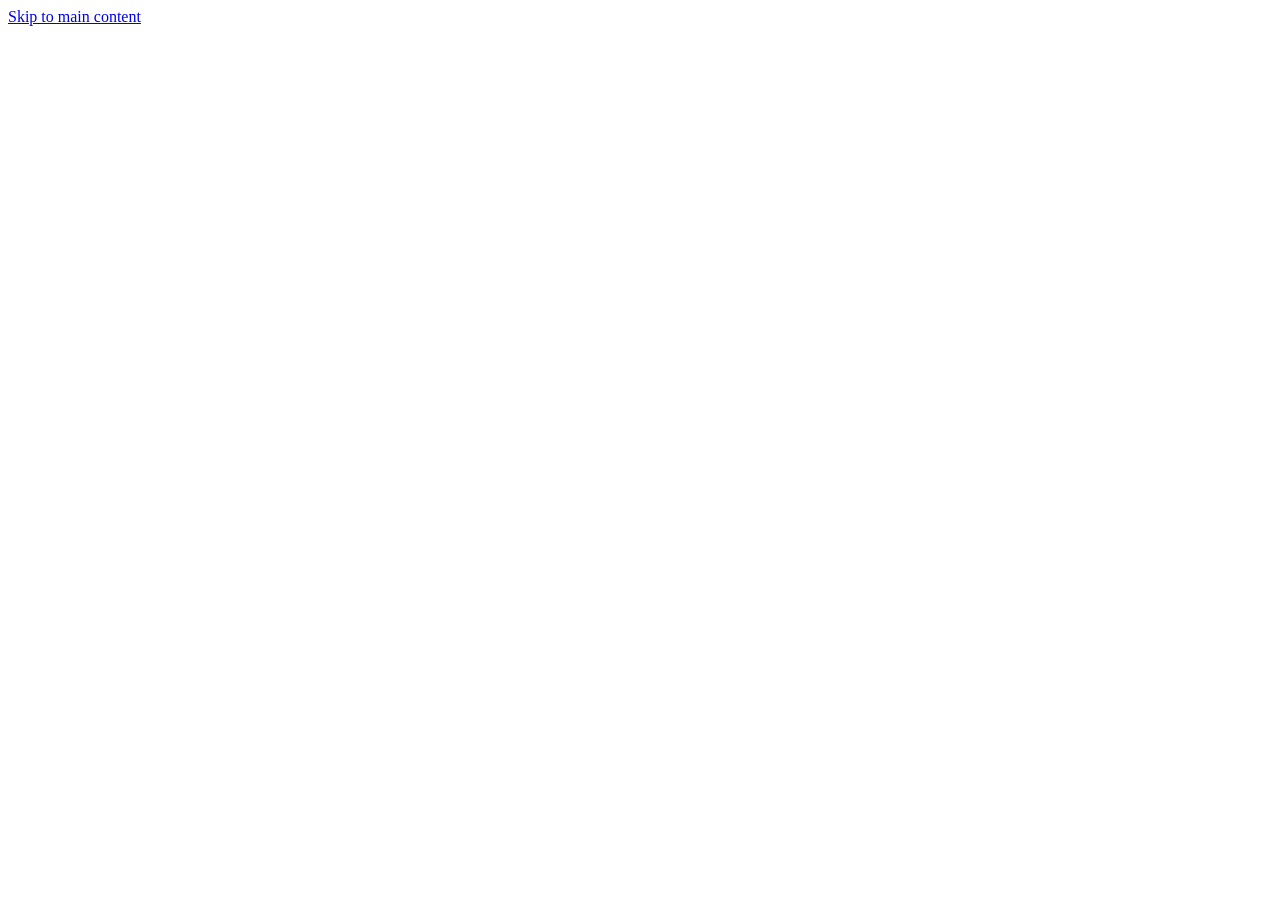
==== index.html @ cfa9814b "Initial portfolio commit" ====
<!DOCTYPE html>
<html lang="en">

<head>
    <head>
    <!-- Basic Meta Tags -->
    <meta charset="UTF-8">
    <meta name="viewport" content="width=device-width, initial-scale=1.0">
    <meta name="description" content="I'm Violeta, a software development student in Finland. Explore my projects, skills and learning journey.">
    <meta name="author" content="Violeta">
    <meta name="theme-color" content="#ffffff"> <!--Add color theme-->

    <!-- SEO -->
    <meta name="robots" content="index, follow">

    <!-- Open Graph Meta Tags -->
    <meta property="og:type" content="website">
    <meta property="og:title" content="Violeta | Student Developer">
    <meta property="og:description" content="Explore my projects, skills and learning journey as a software development student in Finland.">
    <!-- <meta property="og:url" content="https://your-domain.com/"> 
    <meta property="og:image" content="https://your-domain.com/images/og-image.png">
    <meta property="og:image:alt" content="Violeta's portfolio illustration"> -->
    <meta property="og:site_name" content="Violeta's Portfolio">
    <meta property="og:locale" content="en_US">

    <!-- Twitter / X Card -->
    <!-- <meta name="twitter:card" content="summary_large_image"> -->
    <meta name="twitter:title" content="Violeta | Student Developer">
    <meta name="twitter:description" content="Explore my projects, skills and learning journey as a software development student in Finland.">
    <!-- <meta name="twitter:image" content="https://your-domain.com/images/og-image.png">
 -->
    <!-- Page Title -->
    <title>Violeta | Student Developer</title>
</head>
</head>

<body>
        <a class="skip-link" href="#main-content">Skip to main content</a>
    <header>
        <nav>
            
        </nav>
    </header>
    <main>
        <section></section>
        <section></section>
        <section></section>
    </main>
    <footer></footer>

</body>

</html>
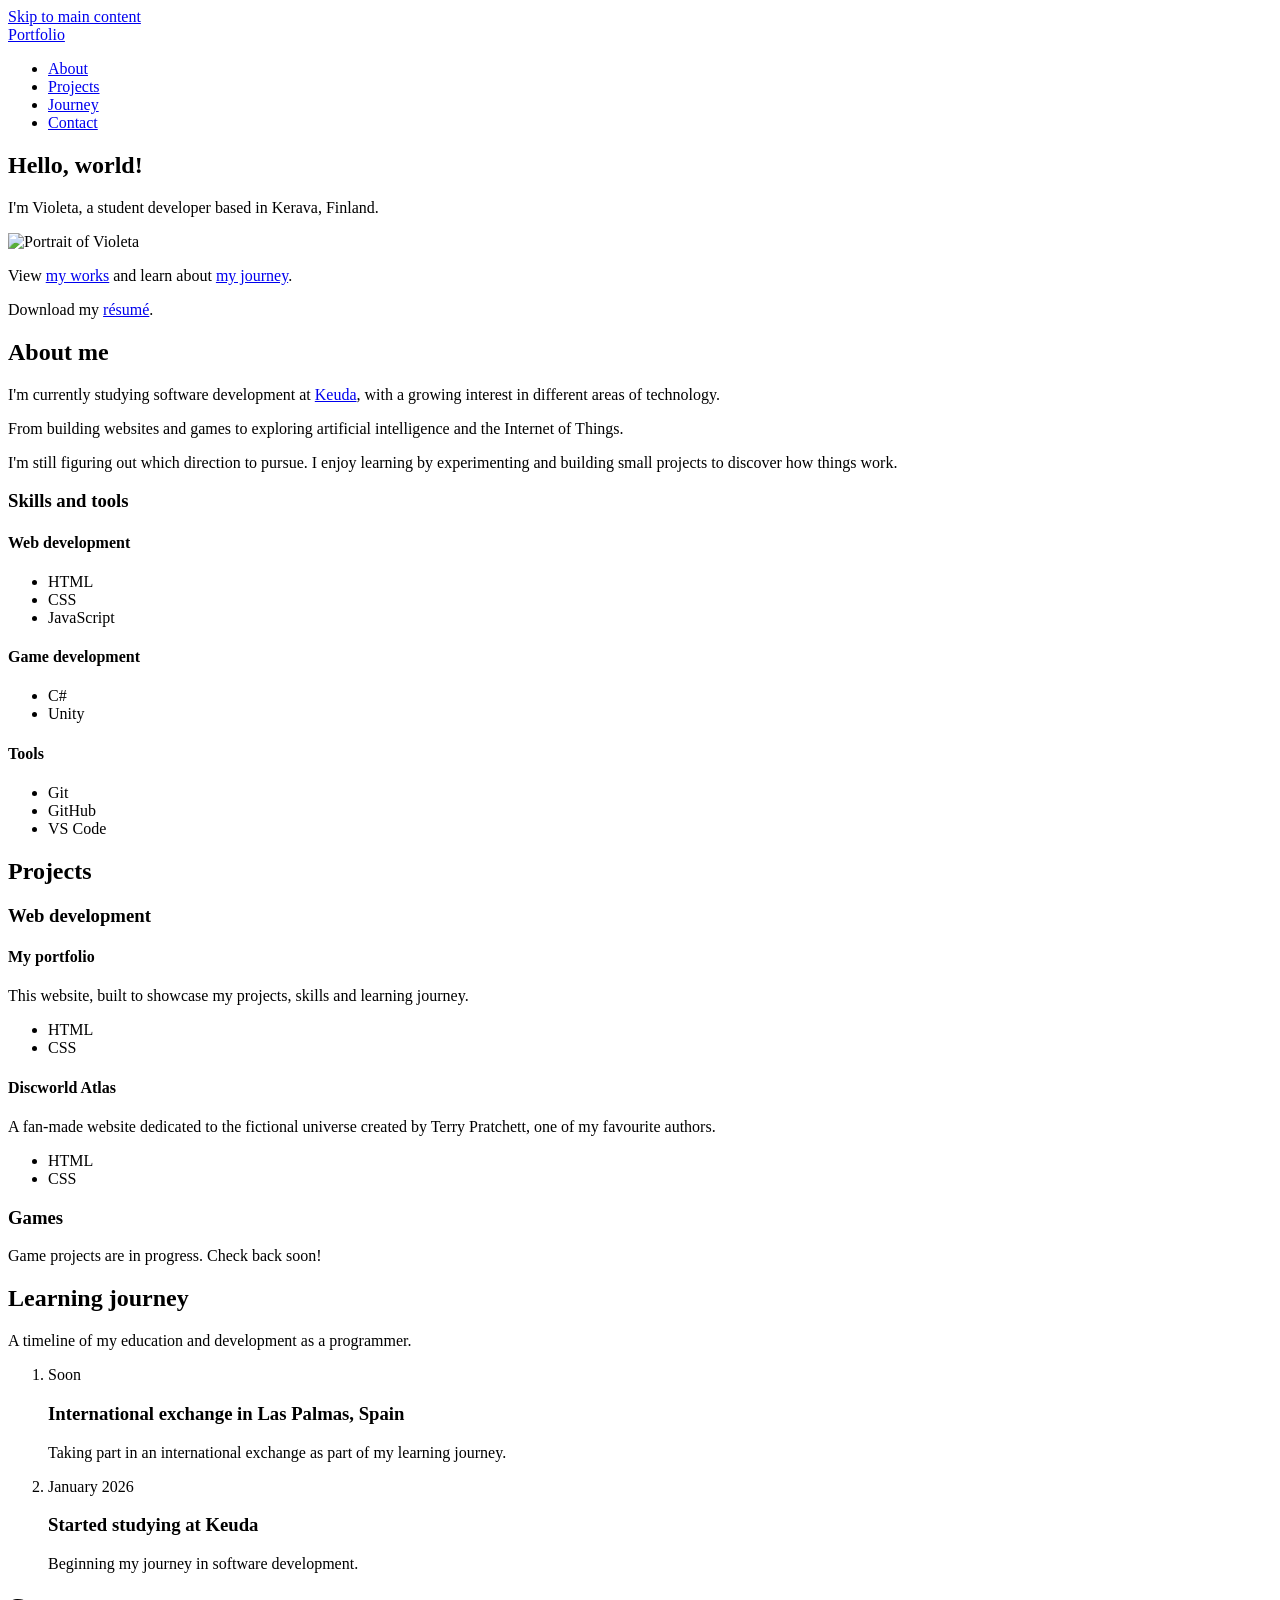
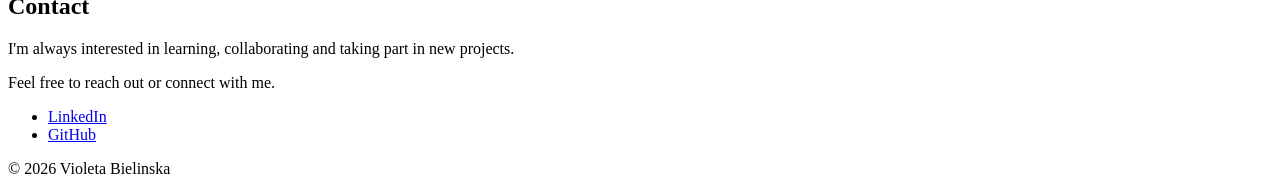
==== commit 4dab3d81: "Add main content to index.html" ====
--- a/index.html
+++ b/index.html
@@ -2,52 +2,171 @@
 <html lang="en">
 
 <head>
-    <head>
-    <!-- Basic Meta Tags -->
+    <!-- Basic metadata -->
     <meta charset="UTF-8">
     <meta name="viewport" content="width=device-width, initial-scale=1.0">
-    <meta name="description" content="I'm Violeta, a software development student in Finland. Explore my projects, skills and learning journey.">
+    <meta name="description"
+        content="I'm Violeta, a software development student in Finland. Explore my projects, skills and learning journey.">
     <meta name="author" content="Violeta">
-    <meta name="theme-color" content="#ffffff"> <!--Add color theme-->
-
-    <!-- SEO -->
+    <meta name="theme-color" content="#ffffff">
     <meta name="robots" content="index, follow">
 
-    <!-- Open Graph Meta Tags -->
+    <!-- Open Graph metadata: add the canonical URL and preview image when available. -->
     <meta property="og:type" content="website">
     <meta property="og:title" content="Violeta | Student Developer">
-    <meta property="og:description" content="Explore my projects, skills and learning journey as a software development student in Finland.">
-    <!-- <meta property="og:url" content="https://your-domain.com/"> 
+    <meta property="og:description"
+        content="Explore my projects, skills and learning journey as a software development student in Finland.">
+    <!-- <meta property="og:url" content="https://your-domain.com/">
     <meta property="og:image" content="https://your-domain.com/images/og-image.png">
     <meta property="og:image:alt" content="Violeta's portfolio illustration"> -->
     <meta property="og:site_name" content="Violeta's Portfolio">
     <meta property="og:locale" content="en_US">
 
-    <!-- Twitter / X Card -->
+    <!-- Twitter / X metadata -->
     <!-- <meta name="twitter:card" content="summary_large_image"> -->
     <meta name="twitter:title" content="Violeta | Student Developer">
-    <meta name="twitter:description" content="Explore my projects, skills and learning journey as a software development student in Finland.">
-    <!-- <meta name="twitter:image" content="https://your-domain.com/images/og-image.png">
- -->
-    <!-- Page Title -->
+    <meta name="twitter:description"
+        content="Explore my projects, skills and learning journey as a software development student in Finland.">
+    <!-- <meta name="twitter:image" content="https://your-domain.com/images/og-image.png"> -->
+
     <title>Violeta | Student Developer</title>
-</head>
+    <link rel="icon" type="image/x-icon" href="assets/favicon.png">
 </head>
 
 <body>
-        <a class="skip-link" href="#main-content">Skip to main content</a>
-    <header>
-        <nav>
-            
+    <a class="skip-link" href="#main-content">Skip to main content</a>
+
+    <header class="site-header">
+        <nav class="navigation" aria-label="Main navigation">
+            <a class="site-name" href="index.html">Portfolio</a>
+            <ul class="nav-list">
+                <li><a href="#about">About</a></li>
+                <li><a href="#projects">Projects</a></li>
+                <li><a href="#learning-journey">Journey</a></li>
+                <li><a href="#contact">Contact</a></li>
+            </ul>
         </nav>
     </header>
-    <main>
-        <section></section>
-        <section></section>
-        <section></section>
+
+    <main id="main-content">
+        <section id="home" class="hero" aria-labelledby="home-title">
+            <h1 id="home-title">Hello, world!</h1>
+            <p>I'm Violeta, a student developer based in Kerava, Finland.</p>
+            <img src="assets/avatar.png" alt="Portrait of Violeta" width="200">
+            <p>View <a href="#projects">my works</a> and learn about <a href="#learning-journey">my journey</a>.</p>
+            <p>Download my <a href="assets/resume/resume.pdf" download>résumé</a>.</p>
+        </section>
+
+        <section id="about" class="about" aria-labelledby="about-title">
+            <h2 id="about-title">About me</h2>
+            <p>I'm currently studying software development at <a href="https://www.keuda.fi/" target="_blank" rel="noopener noreferrer">Keuda</a>, with a growing interest in different areas of
+                technology.</p>
+            <p>From building websites and games to exploring artificial intelligence and the Internet of Things.</p>
+            <p>I'm still figuring out which direction to pursue. I enjoy learning by experimenting and building small
+                projects to discover how things work.</p>
+
+            <div class="skills">
+                <h3>Skills and tools</h3>
+                <div class="skill-group">
+                    <h4>Web development</h4>
+                    <ul class="skill-list">
+                        <li class="skill">HTML</li>
+                        <li class="skill">CSS</li>
+                        <li class="skill">JavaScript</li>
+                    </ul>
+                </div>
+                <div class="skill-group">
+                    <h4>Game development</h4>
+                    <ul class="skill-list">
+                        <li class="skill">C#</li>
+                        <li class="skill">Unity</li>
+                    </ul>
+                </div>
+                <div class="skill-group">
+                    <h4>Tools</h4>
+                    <ul class="skill-list">
+                        <li class="skill">Git</li>
+                        <li class="skill">GitHub</li>
+                        <li class="skill">VS Code</li>
+                    </ul>
+                </div>
+            </div>
+        </section>
+
+        <section id="projects" class="projects" aria-labelledby="projects-title">
+            <h2 id="projects-title">Projects</h2>
+            <section class="project-category" aria-labelledby="web-development-title">
+                <h3 id="web-development-title">Web development</h3>
+                <article class="project-card">
+                    <h4>My portfolio</h4>
+                    <p>This website, built to showcase my projects, skills and learning journey.</p>
+                    <ul class="project-skills" aria-label="Technologies used">
+                        <li class="skill">HTML</li>
+                        <li class="skill">CSS</li>
+                    </ul>
+                    <!-- Add a project image here when available, with descriptive alt text. -->
+                    <!-- Add the repository link when its URL is available. -->
+                </article>
+                <article class="project-card">
+                    <h4>Discworld Atlas</h4>
+                    <p>A fan-made website dedicated to the fictional universe created by Terry Pratchett, one of my
+                        favourite authors.</p>
+                    <ul class="project-skills" aria-label="Technologies used">
+                        <li class="skill">HTML</li>
+                        <li class="skill">CSS</li>
+                    </ul>
+                    <!-- Add a project image here when available, with descriptive alt text. -->
+                    <!-- Add the live website and repository links when their URLs are available. -->
+                </article>
+            </section>
+            <section class="project-category" aria-labelledby="games-title">
+                <h3 id="games-title">Games</h3>
+                <p>Game projects are in progress. Check back soon!</p>
+            </section>
+        </section>
+
+        <section id="learning-journey" class="timeline-section" aria-labelledby="timeline-title">
+            <h2 id="timeline-title">Learning journey</h2>
+            <p>A timeline of my education and development as a programmer.</p>
+            <ol class="timeline">
+                <li class="timeline-item">
+                    <div class="timeline-date">
+                        <span>Soon</span>
+                    </div>
+                    <span class="timeline-divider" aria-hidden="true"></span>
+                    <div class="timeline-content">
+                        <h3>International exchange in Las Palmas, Spain</h3>
+                        <p>Taking part in an international exchange as part of my learning journey.</p>
+                    </div>
+                </li>
+                <li class="timeline-item">
+                    <div class="timeline-date">
+                        <time datetime="2026-01">January 2026</time>
+                    </div>
+                    <span class="timeline-divider" aria-hidden="true"></span>
+                    <div class="timeline-content">
+                        <h3>Started studying at Keuda</h3>
+                        <p>Beginning my journey in software development.</p>
+                    </div>
+                </li>
+            </ol>
+        </section>
+
+        <section id="contact" class="contact" aria-labelledby="contact-title">
+            <h2 id="contact-title">Contact</h2>
+            <p>I'm always interested in learning, collaborating and taking part in new projects.</p>
+            <p>Feel free to reach out or connect with me.</p>
+            <ul class="social-links">
+                <li><a href="https://www.linkedin.com/in/violeta-bielinska/" target="_blank"
+                        rel="noopener noreferrer">LinkedIn</a></li>
+                <li><a href="https://github.com/vbielinska" target="_blank" rel="noopener noreferrer">GitHub</a></li>
+            </ul>
+        </section>
     </main>
-    <footer></footer>
 
+    <footer class="site-footer">
+        <p>&copy; <time datetime="2026">2026</time> Violeta Bielinska</p>
+    </footer>
 </body>
 
 </html>
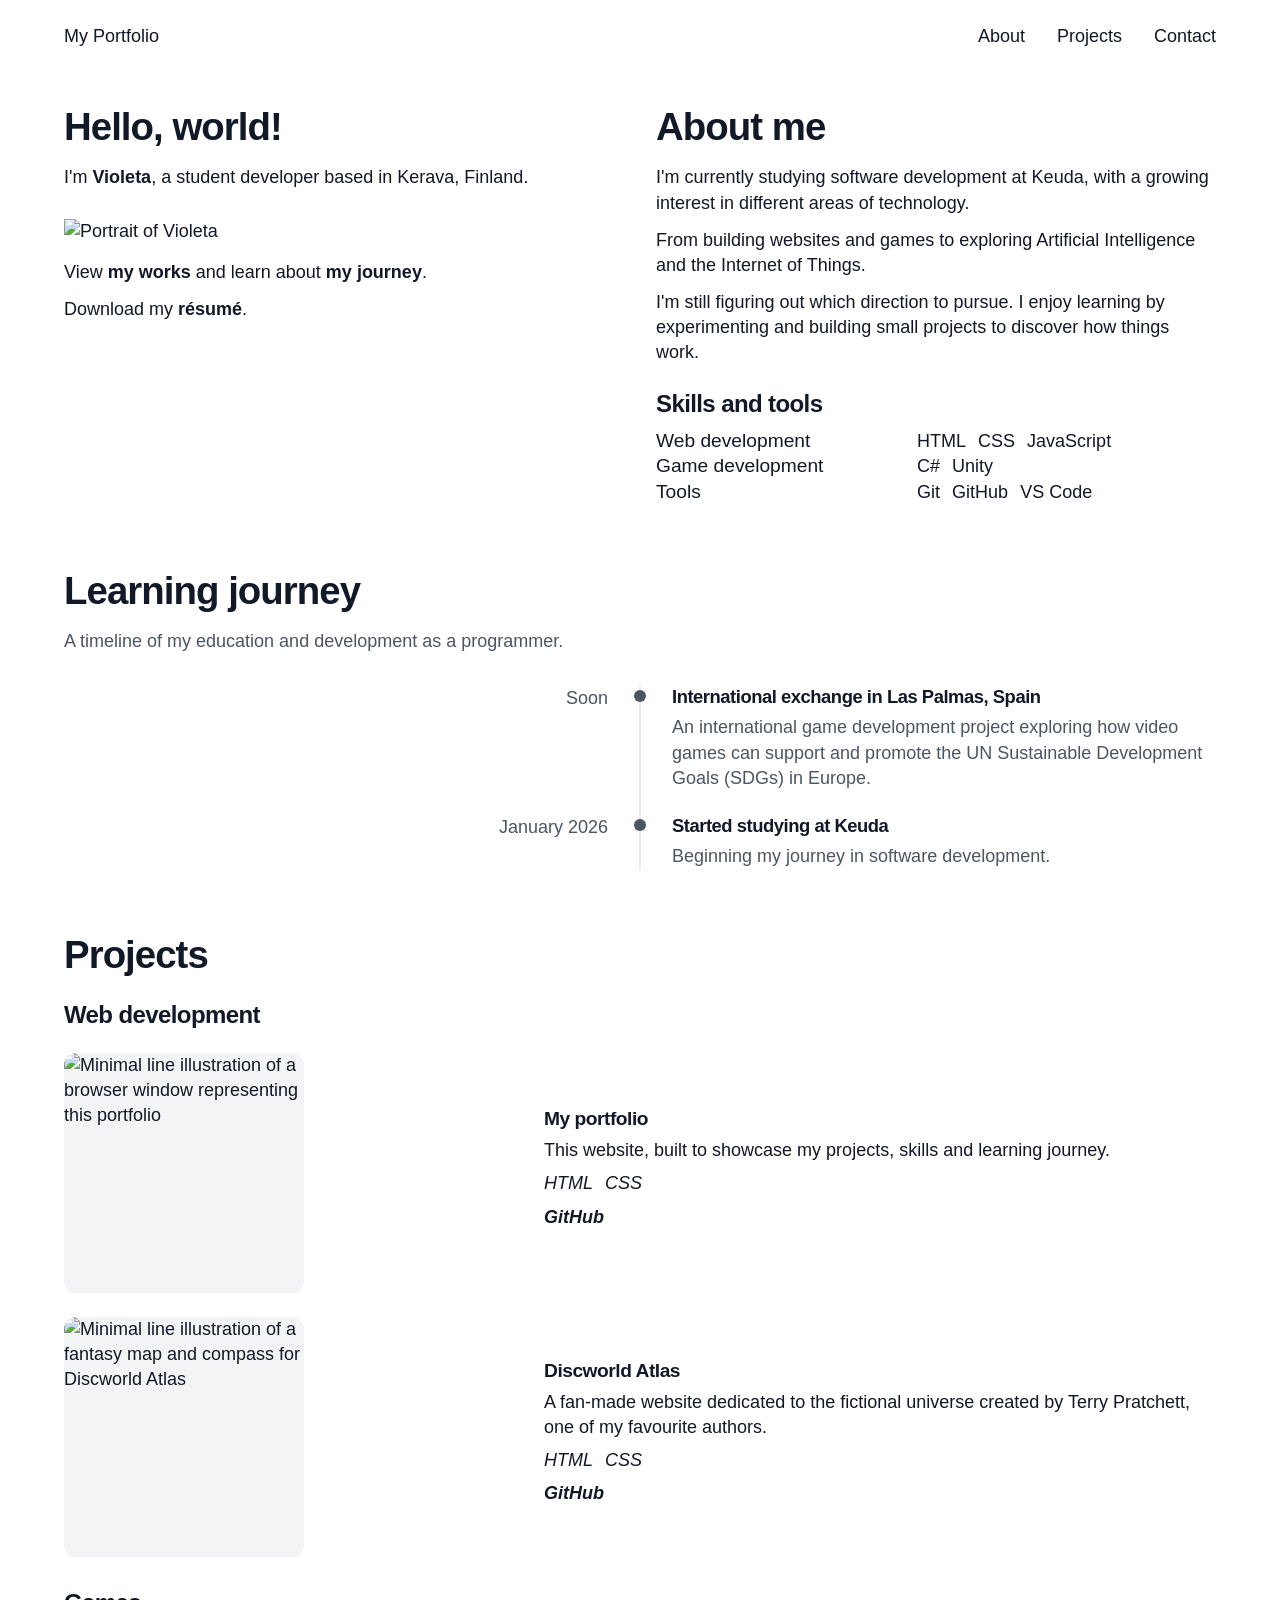
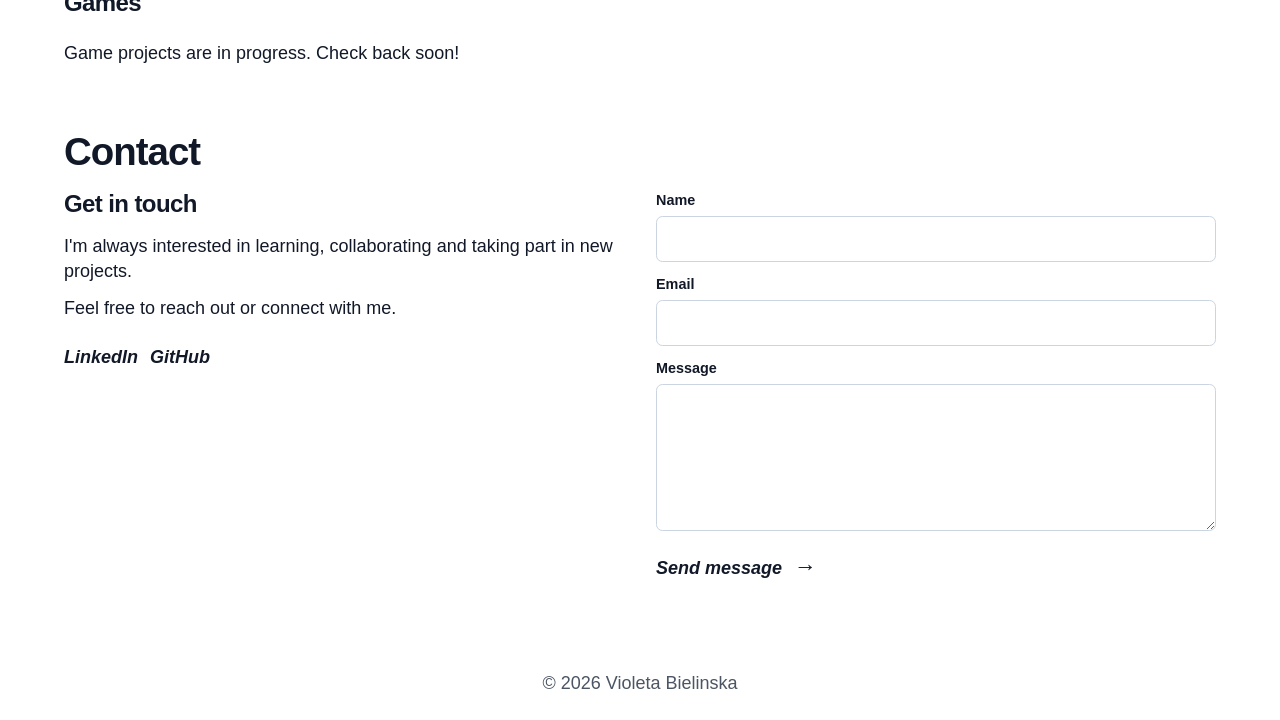
==== commit 111a25cb: "created a draft of the design" ====
--- a/index.html
+++ b/index.html
@@ -31,6 +31,7 @@
 
     <title>Violeta | Student Developer</title>
     <link rel="icon" type="image/x-icon" href="assets/favicon.png">
+    <link rel="stylesheet" href="css/style.css">
 </head>
 
 <body>
@@ -38,92 +39,63 @@
 
     <header class="site-header">
         <nav class="navigation" aria-label="Main navigation">
-            <a class="site-name" href="index.html">Portfolio</a>
+            <a class="site-name" href="index.html">My Portfolio</a>
             <ul class="nav-list">
                 <li><a href="#about">About</a></li>
                 <li><a href="#projects">Projects</a></li>
-                <li><a href="#learning-journey">Journey</a></li>
                 <li><a href="#contact">Contact</a></li>
             </ul>
         </nav>
     </header>
 
     <main id="main-content">
-        <section id="home" class="hero" aria-labelledby="home-title">
-            <h1 id="home-title">Hello, world!</h1>
-            <p>I'm Violeta, a student developer based in Kerava, Finland.</p>
-            <img src="assets/avatar.png" alt="Portrait of Violeta" width="200">
-            <p>View <a href="#projects">my works</a> and learn about <a href="#learning-journey">my journey</a>.</p>
-            <p>Download my <a href="assets/resume/resume.pdf" download>résumé</a>.</p>
-        </section>
-
-        <section id="about" class="about" aria-labelledby="about-title">
-            <h2 id="about-title">About me</h2>
-            <p>I'm currently studying software development at <a href="https://www.keuda.fi/" target="_blank" rel="noopener noreferrer">Keuda</a>, with a growing interest in different areas of
-                technology.</p>
-            <p>From building websites and games to exploring artificial intelligence and the Internet of Things.</p>
-            <p>I'm still figuring out which direction to pursue. I enjoy learning by experimenting and building small
-                projects to discover how things work.</p>
-
-            <div class="skills">
-                <h3>Skills and tools</h3>
-                <div class="skill-group">
-                    <h4>Web development</h4>
-                    <ul class="skill-list">
-                        <li class="skill">HTML</li>
-                        <li class="skill">CSS</li>
-                        <li class="skill">JavaScript</li>
-                    </ul>
+        <div class="intro-layout">
+            <section id="home" class="hero" aria-labelledby="home-title">
+                <h1 id="home-title">Hello, world!</h1>
+                <p>I'm <strong>Violeta</strong>, a student developer based in Kerava, Finland.</p>
+                <img src="assets/avatar.png" alt="Portrait of Violeta" width="200">
+                <p>View <a href="#projects">my works</a> and learn about <a href="#learning-journey">my journey</a>.</p>
+                <p>Download my <a href="assets/resume/resume.pdf" download>résumé</a>.</p>
+            </section>
+
+            <section id="about" class="about" aria-labelledby="about-title">
+                <h2 id="about-title">About me</h2>
+                <p>I'm currently studying software development at <a href="https://www.keuda.fi/" target="_blank"
+                        rel="noopener noreferrer">Keuda</a>, with a growing interest in different areas of
+                    technology.</p>
+                <p>From building websites and games to exploring Artificial Intelligence and the Internet of Things.</p>
+                <p>I'm still figuring out which direction to pursue. I enjoy learning by experimenting and building
+                    small
+                    projects to discover how things work.</p>
+
+                <div class="skills">
+                    <h3>Skills and tools</h3>
+                    <div class="skill-group">
+                        <h4>Web development</h4>
+                        <ul class="skill-list">
+                            <li class="skill">HTML</li>
+                            <li class="skill">CSS</li>
+                            <li class="skill">JavaScript</li>
+                        </ul>
+                    </div>
+                    <div class="skill-group">
+                        <h4>Game development</h4>
+                        <ul class="skill-list">
+                            <li class="skill">C#</li>
+                            <li class="skill">Unity</li>
+                        </ul>
+                    </div>
+                    <div class="skill-group">
+                        <h4>Tools</h4>
+                        <ul class="skill-list">
+                            <li class="skill">Git</li>
+                            <li class="skill">GitHub</li>
+                            <li class="skill">VS Code</li>
+                        </ul>
+                    </div>
                 </div>
-                <div class="skill-group">
-                    <h4>Game development</h4>
-                    <ul class="skill-list">
-                        <li class="skill">C#</li>
-                        <li class="skill">Unity</li>
-                    </ul>
-                </div>
-                <div class="skill-group">
-                    <h4>Tools</h4>
-                    <ul class="skill-list">
-                        <li class="skill">Git</li>
-                        <li class="skill">GitHub</li>
-                        <li class="skill">VS Code</li>
-                    </ul>
-                </div>
-            </div>
-        </section>
-
-        <section id="projects" class="projects" aria-labelledby="projects-title">
-            <h2 id="projects-title">Projects</h2>
-            <section class="project-category" aria-labelledby="web-development-title">
-                <h3 id="web-development-title">Web development</h3>
-                <article class="project-card">
-                    <h4>My portfolio</h4>
-                    <p>This website, built to showcase my projects, skills and learning journey.</p>
-                    <ul class="project-skills" aria-label="Technologies used">
-                        <li class="skill">HTML</li>
-                        <li class="skill">CSS</li>
-                    </ul>
-                    <!-- Add a project image here when available, with descriptive alt text. -->
-                    <!-- Add the repository link when its URL is available. -->
-                </article>
-                <article class="project-card">
-                    <h4>Discworld Atlas</h4>
-                    <p>A fan-made website dedicated to the fictional universe created by Terry Pratchett, one of my
-                        favourite authors.</p>
-                    <ul class="project-skills" aria-label="Technologies used">
-                        <li class="skill">HTML</li>
-                        <li class="skill">CSS</li>
-                    </ul>
-                    <!-- Add a project image here when available, with descriptive alt text. -->
-                    <!-- Add the live website and repository links when their URLs are available. -->
-                </article>
-            </section>
-            <section class="project-category" aria-labelledby="games-title">
-                <h3 id="games-title">Games</h3>
-                <p>Game projects are in progress. Check back soon!</p>
-            </section>
-        </section>
+            </section>
+        </div>
 
         <section id="learning-journey" class="timeline-section" aria-labelledby="timeline-title">
             <h2 id="timeline-title">Learning journey</h2>
@@ -136,7 +108,7 @@
                     <span class="timeline-divider" aria-hidden="true"></span>
                     <div class="timeline-content">
                         <h3>International exchange in Las Palmas, Spain</h3>
-                        <p>Taking part in an international exchange as part of my learning journey.</p>
+                        <p>An international game development project exploring how video games can support and promote the UN Sustainable Development Goals (SDGs) in Europe.</p>
                     </div>
                 </li>
                 <li class="timeline-item">
@@ -152,15 +124,77 @@
             </ol>
         </section>
 
+        <section id="projects" class="projects" aria-labelledby="projects-title">
+            <h2 id="projects-title">Projects</h2>
+            <section class="project-category" aria-labelledby="web-development-title">
+                <h3 id="web-development-title">Web development</h3>
+                <article class="project-card">
+                    <img class="project-image" src="assets/projects/portfolio.svg"
+                        alt="Minimal line illustration of a browser window representing this portfolio" width="600"
+                        height="600">
+                    <div class="project-info">
+                        <h4>My portfolio</h4>
+                        <p>This website, built to showcase my projects, skills and learning journey.</p>
+                        <ul class="project-skills" aria-label="Technologies used">
+                            <li class="skill">HTML</li>
+                            <li class="skill">CSS</li>
+                        </ul>
+                        <p class="project-links"><a href="https://github.com/vbielinska/portfolio">GitHub</a></p>
+                    </div>
+                </article>
+                <article class="project-card">
+                    <img class="project-image" src="assets/projects/discworld-atlas.svg"
+                        alt="Minimal line illustration of a fantasy map and compass for Discworld Atlas" width="600"
+                        height="600">
+                    <div class="project-info">
+                        <h4>Discworld Atlas</h4>
+                        <p>A fan-made website dedicated to the fictional universe created by Terry Pratchett, one of my
+                            favourite authors.</p>
+                        <ul class="project-skills" aria-label="Technologies used">
+                            <li class="skill">HTML</li>
+                            <li class="skill">CSS</li>
+                        </ul>
+                        <p class="project-links"><a href="https://github.com/vbielinska/discworld-atlas">GitHub</a></p>
+                    </div>
+                </article>
+            </section>
+            <section class="project-category" aria-labelledby="games-title">
+                <h3 id="games-title">Games</h3>
+                <p>Game projects are in progress. Check back soon!</p>
+            </section>
+        </section>
+
         <section id="contact" class="contact" aria-labelledby="contact-title">
             <h2 id="contact-title">Contact</h2>
-            <p>I'm always interested in learning, collaborating and taking part in new projects.</p>
-            <p>Feel free to reach out or connect with me.</p>
-            <ul class="social-links">
-                <li><a href="https://www.linkedin.com/in/violeta-bielinska/" target="_blank"
-                        rel="noopener noreferrer">LinkedIn</a></li>
-                <li><a href="https://github.com/vbielinska" target="_blank" rel="noopener noreferrer">GitHub</a></li>
-            </ul>
+            <div class="contact-layout">
+                <div class="contact-info">
+                    <h3>Get in touch</h3>
+                    <p>I'm always interested in learning, collaborating and taking part in new projects.</p>
+                    <p>Feel free to reach out or connect with me.</p>
+                    <ul class="social-links">
+                        <li><a href="https://www.linkedin.com/in/violeta-bielinska/" target="_blank"
+                                rel="noopener noreferrer">LinkedIn</a></li>
+                        <li><a href="https://github.com/vbielinska" target="_blank" rel="noopener noreferrer">GitHub</a>
+                        </li>
+                    </ul>
+                </div>
+
+                <form class="contact-form" method="post" aria-label="Contact form">
+                    <div class="form-field">
+                        <label for="contact-name">Name</label>
+                        <input id="contact-name" name="name" type="text" autocomplete="name" required>
+                    </div>
+                    <div class="form-field">
+                        <label for="contact-email">Email</label>
+                        <input id="contact-email" name="email" type="email" autocomplete="email" required>
+                    </div>
+                    <div class="form-field">
+                        <label for="contact-message">Message</label>
+                        <textarea id="contact-message" name="message" rows="5" required></textarea>
+                    </div>
+                    <button type="submit">Send message</button>
+                </form>
+            </div>
         </section>
     </main>
 
--- a/css/style.css
+++ b/css/style.css
@@ -0,0 +1,493 @@
+/* 1. Design tokens: shared values keep the visual system consistent. */
+:root {
+    color-scheme: light;
+    --color-text: #111827;
+    --color-muted: #4b5563;
+    --color-line: #d1d5db;
+    --color-image-surface: #f3f4f6;
+    --color-input-border: #cbd5e1;
+
+    --font-body: Arial, Helvetica, sans-serif;
+    --font-size-body: clamp(1rem, 0.35vw + 0.9rem, 1.125rem);
+    --font-size-heading: clamp(2rem, 3vw, 2.5rem);
+
+    --space-1: 0.5rem;
+    --space-2: 0.75rem;
+    --space-3: 1rem;
+    --space-4: 1.5rem;
+    --space-5: 2rem;
+    --space-section: 4rem;
+
+    --content-width: 75rem;
+    --content-gutter: 90%;
+    --image-size: 15rem;
+}
+
+/* 2. Base styles: document-wide defaults, typography, and focus behavior. */
+*,
+*::before,
+*::after {
+    box-sizing: border-box;
+}
+
+html {
+    scroll-behavior: smooth;
+}
+
+body {
+    margin: 0;
+    color: var(--color-text);
+    background: #fff;
+    font-family: var(--font-body);
+    font-size: var(--font-size-body);
+    line-height: 1.4;
+}
+
+img {
+    display: block;
+    max-width: 100%;
+    height: auto;
+}
+
+h1,
+h2,
+h3,
+h4,
+p,
+ul,
+ol {
+    margin-block-start: 0;
+}
+
+h1,
+h2,
+h3,
+h4 {
+    line-height: 1.15;
+    letter-spacing: -0.025em;
+}
+
+h1,
+h2 {
+    margin-block-end: var(--space-3);
+    font-size: var(--font-size-heading);
+    font-weight: 700;
+}
+
+h3 {
+    margin-block-end: var(--space-2);
+    font-size: 1.5rem;
+}
+
+h4 {
+    margin-block-end: var(--space-1);
+    font-size: 1.2rem;
+}
+
+p {
+    margin-block-end: var(--space-2);
+}
+
+a {
+    color: inherit;
+    text-decoration: none;
+}
+
+a:hover,
+a:focus-visible {
+    text-decoration: underline;
+    text-underline-offset: 0.18em;
+}
+
+a:focus-visible,
+button:focus-visible,
+input:focus-visible,
+textarea:focus-visible {
+    outline: 2px solid var(--color-text);
+    outline-offset: 3px;
+}
+
+.skip-link {
+    position: absolute;
+    z-index: 10;
+    top: var(--space-2);
+    left: var(--space-2);
+    padding: var(--space-1) var(--space-2);
+    background: #fff;
+    transform: translateY(calc(-100% - var(--space-2)));
+}
+
+.skip-link:focus {
+    transform: translateY(0);
+}
+
+/* 3. Shared page frame and navigation. */
+.site-header,
+#main-content,
+.site-footer {
+    width: min(var(--content-gutter), var(--content-width));
+    margin-inline: auto;
+}
+
+.site-header {
+    padding-block: var(--space-4);
+}
+
+.navigation,
+.nav-list {
+    display: flex;
+    align-items: center;
+}
+
+.navigation {
+    justify-content: space-between;
+    gap: var(--space-5);
+}
+
+.site-name {
+    flex: 0 0 auto;
+}
+
+.nav-list {
+    flex-wrap: wrap;
+    gap: var(--space-5);
+    margin: 0;
+    padding: 0;
+    list-style: none;
+}
+
+#main-content {
+    padding-block: var(--space-5) var(--space-section);
+}
+
+.site-footer {
+    padding-block: var(--space-4);
+    color: var(--color-muted);
+    text-align: center;
+}
+
+.site-footer p {
+    margin: 0;
+}
+
+/* 4. Intro: Hero and About share two equal columns. */
+.intro-layout {
+    display: grid;
+    grid-template-columns: repeat(2, minmax(0, 1fr));
+    align-items: start;
+    gap: var(--space-5);
+}
+
+.hero h1,
+.about h2 {
+    margin-block-end: var(--space-3);
+}
+
+.hero a {
+    font-weight: 700;
+}
+
+.hero {
+    display: flex;
+    flex-direction: column;
+    align-items: stretch;
+}
+
+.hero img {
+    align-self: flex-start;
+    width: min(100%, var(--image-size));
+    margin: var(--space-3) 0;
+}
+
+.skills {
+    margin-block-start: var(--space-4);
+}
+
+.skill-group {
+    display: grid;
+    grid-template-columns: minmax(8rem, 1fr) minmax(0, 1.2fr);
+    align-items: baseline;
+    gap: var(--space-2);
+}
+
+.skill-group h4 {
+    margin: 0;
+    font-weight: 500;
+    letter-spacing: 0;
+}
+
+.skill-list {
+    display: flex;
+    flex-wrap: wrap;
+    gap: 0 var(--space-2);
+    margin: 0;
+    padding: 0;
+    list-style: none;
+    
+}
+
+/* 5. Learning Journey: dates and events stay balanced around a centered axis. */
+.timeline-section,
+.projects,
+.contact {
+    margin-block-start: var(--space-section);
+}
+
+.timeline-section > p {
+    color: var(--color-muted);
+}
+
+.timeline {
+    position: relative;
+    display: grid;
+    gap: var(--space-4);
+    margin: var(--space-5) 0 0;
+    padding: 0;
+    list-style: none;
+}
+
+.timeline::before {
+    position: absolute;
+    inset-block: 0;
+    left: 50%;
+    width: 1px;
+    background: var(--color-line);
+    content: "";
+    transform: translateX(-50%);
+}
+
+.timeline-item {
+    display: grid;
+    grid-template-columns: minmax(0, 1fr) 2rem minmax(0, 1fr);
+    align-items: start;
+}
+
+.timeline-date {
+    grid-column: 1;
+    padding-inline-end: var(--space-3);
+    color: var(--color-muted);
+    text-align: right;
+}
+
+.timeline-divider {
+    z-index: 1;
+    grid-column: 2;
+    justify-self: center;
+    width: 0.75rem;
+    height: 0.75rem;
+    margin-block-start: 0.25rem;
+    border-radius: 50%;
+    background: var(--color-muted);
+}
+
+.timeline-content {
+    grid-column: 3;
+    padding-inline-start: var(--space-3);
+}
+
+.timeline-content h3 {
+    margin-block-end: var(--space-1);
+    font-size: 1.15rem;
+}
+
+.timeline-content p {
+    margin: 0;
+    color: var(--color-muted);
+}
+
+/* 6. Projects: category headings use a full row above their project entries. */
+.project-category {
+    display: grid;
+    grid-template-columns: minmax(0, 1fr);
+    align-items: start;
+    row-gap: var(--space-4);
+    margin-block: var(--space-4) var(--space-5);
+}
+
+.project-category h3,
+.project-category > p,
+.project-card {
+    grid-column: 1 / -1;
+}
+
+.project-category h3,
+.project-category > p {
+    margin: 0;
+}
+
+.project-card {
+    display: grid;
+    grid-template-columns: minmax(0, 0.8fr) minmax(0, 1.2fr);
+    align-items: center;
+    gap: var(--space-5);
+}
+
+.project-image {
+    width: min(100%, var(--image-size));
+    aspect-ratio: 1 / 1;
+    border-radius: 0.75rem;
+    background: var(--color-image-surface);
+    object-fit: cover;
+}
+
+.project-info h4 {
+    margin-block-end: var(--space-1);
+}
+
+.project-info p {
+    margin-block-end: var(--space-1);
+}
+
+.project-skills {
+    display: flex;
+    flex-wrap: wrap;
+    gap: 0 var(--space-2);
+    margin-block: 0 var(--space-1);
+    padding: 0;
+    list-style: none;
+    font-style: italic;
+}
+
+.project-links {
+    font-weight: 700;
+    font-style: italic;
+}
+
+.project-links a + a::before {
+    margin-inline: var(--space-2);
+    content: "·";
+}
+
+/* 7. Contact: information and a simple stacked form share equal columns. */
+.contact-layout {
+    display: grid;
+    grid-template-columns: repeat(2, minmax(0, 1fr));
+    align-items: start;
+    gap: var(--space-5);
+}
+
+.contact-info h3 {
+    margin-block-end: var(--space-3);
+}
+
+.social-links {
+    display: flex;
+    flex-wrap: wrap;
+    gap: var(--space-2);
+    margin: var(--space-4) 0 0;
+    padding: 0;
+    list-style: none;
+    font-weight: 700;
+    font-style: italic;
+}
+
+.contact-form {
+    display: grid;
+    align-content: start;
+    gap: var(--space-2);
+    width: 100%;
+}
+
+.form-field {
+    display: grid;
+    gap: 0.35rem;
+}
+
+.form-field label {
+    font-size: 0.9rem;
+    font-weight: 700;
+}
+
+.form-field input,
+.form-field textarea {
+    width: 100%;
+    padding: 0.6rem 0.75rem;
+    border: 1px solid var(--color-input-border);
+    border-radius: 0.4rem;
+    color: inherit;
+    font: inherit;
+    background: #fff;
+}
+
+.form-field textarea {
+    min-height: 6rem;
+    resize: vertical;
+}
+
+.contact-form button {
+    justify-self: start;
+    margin-block-start: var(--space-1);
+    padding: 0;
+    border: 0;
+    color: inherit;
+    font: inherit;
+    font-weight: 700;
+    font-style: italic;
+    background: transparent;
+    cursor: pointer;
+}
+
+.contact-form button::after {
+    margin-inline-start: var(--space-2);
+    content: "→";
+    font-size: 1.25em;
+    font-style: normal;
+}
+
+/* 8. Responsive layout: preserve the same order and clear alignment. */
+@media (max-width: 48rem) {
+    .intro-layout,
+    .contact-layout {
+        grid-template-columns: 1fr;
+        gap: var(--space-5);
+    }
+
+    .project-card {
+        grid-template-columns: minmax(0, 0.8fr) minmax(0, 1.2fr);
+        gap: var(--space-3);
+    }
+}
+
+@media (max-width: 40rem) {
+    .navigation {
+        align-items: flex-start;
+        flex-direction: column;
+        gap: var(--space-3);
+    }
+
+    .nav-list {
+        gap: var(--space-4);
+    }
+
+    .timeline {
+        gap: var(--space-4);
+    }
+
+    .timeline-item {
+        grid-template-columns: minmax(0, 1fr) 1.5rem minmax(0, 1fr);
+    }
+
+    .timeline-date {
+        padding-inline-end: var(--space-1);
+    }
+
+    .timeline-content {
+        padding-inline-start: var(--space-1);
+    }
+
+    .timeline-content h3 {
+        font-size: 1rem;
+    }
+
+    .project-card {
+        grid-template-columns: 1fr;
+    }
+
+
+}
+
+@media (prefers-reduced-motion: reduce) {
+    html {
+        scroll-behavior: auto;
+    }
+}
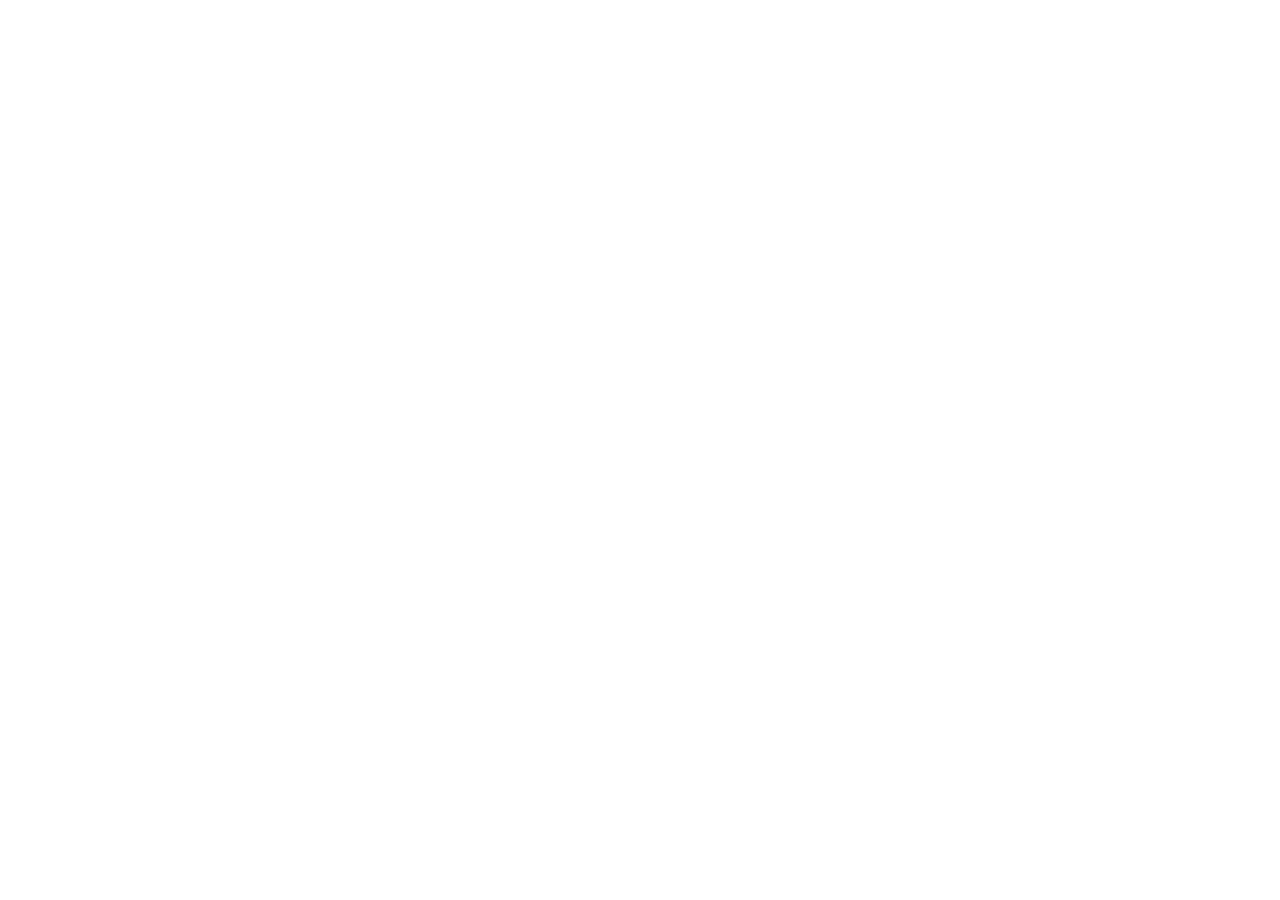
==== commit 55fbfbb2: "start over html and css" ====
--- a/index.html
+++ b/index.html
@@ -2,7 +2,6 @@
 <html lang="en">
 
 <head>
-    <!-- Basic metadata -->
     <meta charset="UTF-8">
     <meta name="viewport" content="width=device-width, initial-scale=1.0">
     <meta name="description"
@@ -11,196 +10,13 @@
     <meta name="theme-color" content="#ffffff">
     <meta name="robots" content="index, follow">
 
-    <!-- Open Graph metadata: add the canonical URL and preview image when available. -->
-    <meta property="og:type" content="website">
-    <meta property="og:title" content="Violeta | Student Developer">
-    <meta property="og:description"
-        content="Explore my projects, skills and learning journey as a software development student in Finland.">
-    <!-- <meta property="og:url" content="https://your-domain.com/">
-    <meta property="og:image" content="https://your-domain.com/images/og-image.png">
-    <meta property="og:image:alt" content="Violeta's portfolio illustration"> -->
-    <meta property="og:site_name" content="Violeta's Portfolio">
-    <meta property="og:locale" content="en_US">
-
-    <!-- Twitter / X metadata -->
-    <!-- <meta name="twitter:card" content="summary_large_image"> -->
-    <meta name="twitter:title" content="Violeta | Student Developer">
-    <meta name="twitter:description"
-        content="Explore my projects, skills and learning journey as a software development student in Finland.">
-    <!-- <meta name="twitter:image" content="https://your-domain.com/images/og-image.png"> -->
-
     <title>Violeta | Student Developer</title>
-    <link rel="icon" type="image/x-icon" href="assets/favicon.png">
+    <link rel="icon" type="image/png" href="assets/projects/favicon.png">
     <link rel="stylesheet" href="css/style.css">
 </head>
 
 <body>
-    <a class="skip-link" href="#main-content">Skip to main content</a>
 
-    <header class="site-header">
-        <nav class="navigation" aria-label="Main navigation">
-            <a class="site-name" href="index.html">My Portfolio</a>
-            <ul class="nav-list">
-                <li><a href="#about">About</a></li>
-                <li><a href="#projects">Projects</a></li>
-                <li><a href="#contact">Contact</a></li>
-            </ul>
-        </nav>
-    </header>
-
-    <main id="main-content">
-        <div class="intro-layout">
-            <section id="home" class="hero" aria-labelledby="home-title">
-                <h1 id="home-title">Hello, world!</h1>
-                <p>I'm <strong>Violeta</strong>, a student developer based in Kerava, Finland.</p>
-                <img src="assets/avatar.png" alt="Portrait of Violeta" width="200">
-                <p>View <a href="#projects">my works</a> and learn about <a href="#learning-journey">my journey</a>.</p>
-                <p>Download my <a href="assets/resume/resume.pdf" download>résumé</a>.</p>
-            </section>
-
-            <section id="about" class="about" aria-labelledby="about-title">
-                <h2 id="about-title">About me</h2>
-                <p>I'm currently studying software development at <a href="https://www.keuda.fi/" target="_blank"
-                        rel="noopener noreferrer">Keuda</a>, with a growing interest in different areas of
-                    technology.</p>
-                <p>From building websites and games to exploring Artificial Intelligence and the Internet of Things.</p>
-                <p>I'm still figuring out which direction to pursue. I enjoy learning by experimenting and building
-                    small
-                    projects to discover how things work.</p>
-
-                <div class="skills">
-                    <h3>Skills and tools</h3>
-                    <div class="skill-group">
-                        <h4>Web development</h4>
-                        <ul class="skill-list">
-                            <li class="skill">HTML</li>
-                            <li class="skill">CSS</li>
-                            <li class="skill">JavaScript</li>
-                        </ul>
-                    </div>
-                    <div class="skill-group">
-                        <h4>Game development</h4>
-                        <ul class="skill-list">
-                            <li class="skill">C#</li>
-                            <li class="skill">Unity</li>
-                        </ul>
-                    </div>
-                    <div class="skill-group">
-                        <h4>Tools</h4>
-                        <ul class="skill-list">
-                            <li class="skill">Git</li>
-                            <li class="skill">GitHub</li>
-                            <li class="skill">VS Code</li>
-                        </ul>
-                    </div>
-                </div>
-            </section>
-        </div>
-
-        <section id="learning-journey" class="timeline-section" aria-labelledby="timeline-title">
-            <h2 id="timeline-title">Learning journey</h2>
-            <p>A timeline of my education and development as a programmer.</p>
-            <ol class="timeline">
-                <li class="timeline-item">
-                    <div class="timeline-date">
-                        <span>Soon</span>
-                    </div>
-                    <span class="timeline-divider" aria-hidden="true"></span>
-                    <div class="timeline-content">
-                        <h3>International exchange in Las Palmas, Spain</h3>
-                        <p>An international game development project exploring how video games can support and promote the UN Sustainable Development Goals (SDGs) in Europe.</p>
-                    </div>
-                </li>
-                <li class="timeline-item">
-                    <div class="timeline-date">
-                        <time datetime="2026-01">January 2026</time>
-                    </div>
-                    <span class="timeline-divider" aria-hidden="true"></span>
-                    <div class="timeline-content">
-                        <h3>Started studying at Keuda</h3>
-                        <p>Beginning my journey in software development.</p>
-                    </div>
-                </li>
-            </ol>
-        </section>
-
-        <section id="projects" class="projects" aria-labelledby="projects-title">
-            <h2 id="projects-title">Projects</h2>
-            <section class="project-category" aria-labelledby="web-development-title">
-                <h3 id="web-development-title">Web development</h3>
-                <article class="project-card">
-                    <img class="project-image" src="assets/projects/portfolio.svg"
-                        alt="Minimal line illustration of a browser window representing this portfolio" width="600"
-                        height="600">
-                    <div class="project-info">
-                        <h4>My portfolio</h4>
-                        <p>This website, built to showcase my projects, skills and learning journey.</p>
-                        <ul class="project-skills" aria-label="Technologies used">
-                            <li class="skill">HTML</li>
-                            <li class="skill">CSS</li>
-                        </ul>
-                        <p class="project-links"><a href="https://github.com/vbielinska/portfolio">GitHub</a></p>
-                    </div>
-                </article>
-                <article class="project-card">
-                    <img class="project-image" src="assets/projects/discworld-atlas.svg"
-                        alt="Minimal line illustration of a fantasy map and compass for Discworld Atlas" width="600"
-                        height="600">
-                    <div class="project-info">
-                        <h4>Discworld Atlas</h4>
-                        <p>A fan-made website dedicated to the fictional universe created by Terry Pratchett, one of my
-                            favourite authors.</p>
-                        <ul class="project-skills" aria-label="Technologies used">
-                            <li class="skill">HTML</li>
-                            <li class="skill">CSS</li>
-                        </ul>
-                        <p class="project-links"><a href="https://github.com/vbielinska/discworld-atlas">GitHub</a></p>
-                    </div>
-                </article>
-            </section>
-            <section class="project-category" aria-labelledby="games-title">
-                <h3 id="games-title">Games</h3>
-                <p>Game projects are in progress. Check back soon!</p>
-            </section>
-        </section>
-
-        <section id="contact" class="contact" aria-labelledby="contact-title">
-            <h2 id="contact-title">Contact</h2>
-            <div class="contact-layout">
-                <div class="contact-info">
-                    <h3>Get in touch</h3>
-                    <p>I'm always interested in learning, collaborating and taking part in new projects.</p>
-                    <p>Feel free to reach out or connect with me.</p>
-                    <ul class="social-links">
-                        <li><a href="https://www.linkedin.com/in/violeta-bielinska/" target="_blank"
-                                rel="noopener noreferrer">LinkedIn</a></li>
-                        <li><a href="https://github.com/vbielinska" target="_blank" rel="noopener noreferrer">GitHub</a>
-                        </li>
-                    </ul>
-                </div>
-
-                <form class="contact-form" method="post" aria-label="Contact form">
-                    <div class="form-field">
-                        <label for="contact-name">Name</label>
-                        <input id="contact-name" name="name" type="text" autocomplete="name" required>
-                    </div>
-                    <div class="form-field">
-                        <label for="contact-email">Email</label>
-                        <input id="contact-email" name="email" type="email" autocomplete="email" required>
-                    </div>
-                    <div class="form-field">
-                        <label for="contact-message">Message</label>
-                        <textarea id="contact-message" name="message" rows="5" required></textarea>
-                    </div>
-                    <button type="submit">Send message</button>
-                </form>
-            </div>
-        </section>
-    </main>
-
-    <footer class="site-footer">
-        <p>&copy; <time datetime="2026">2026</time> Violeta Bielinska</p>
-    </footer>
 </body>
 
-</html>+</html>
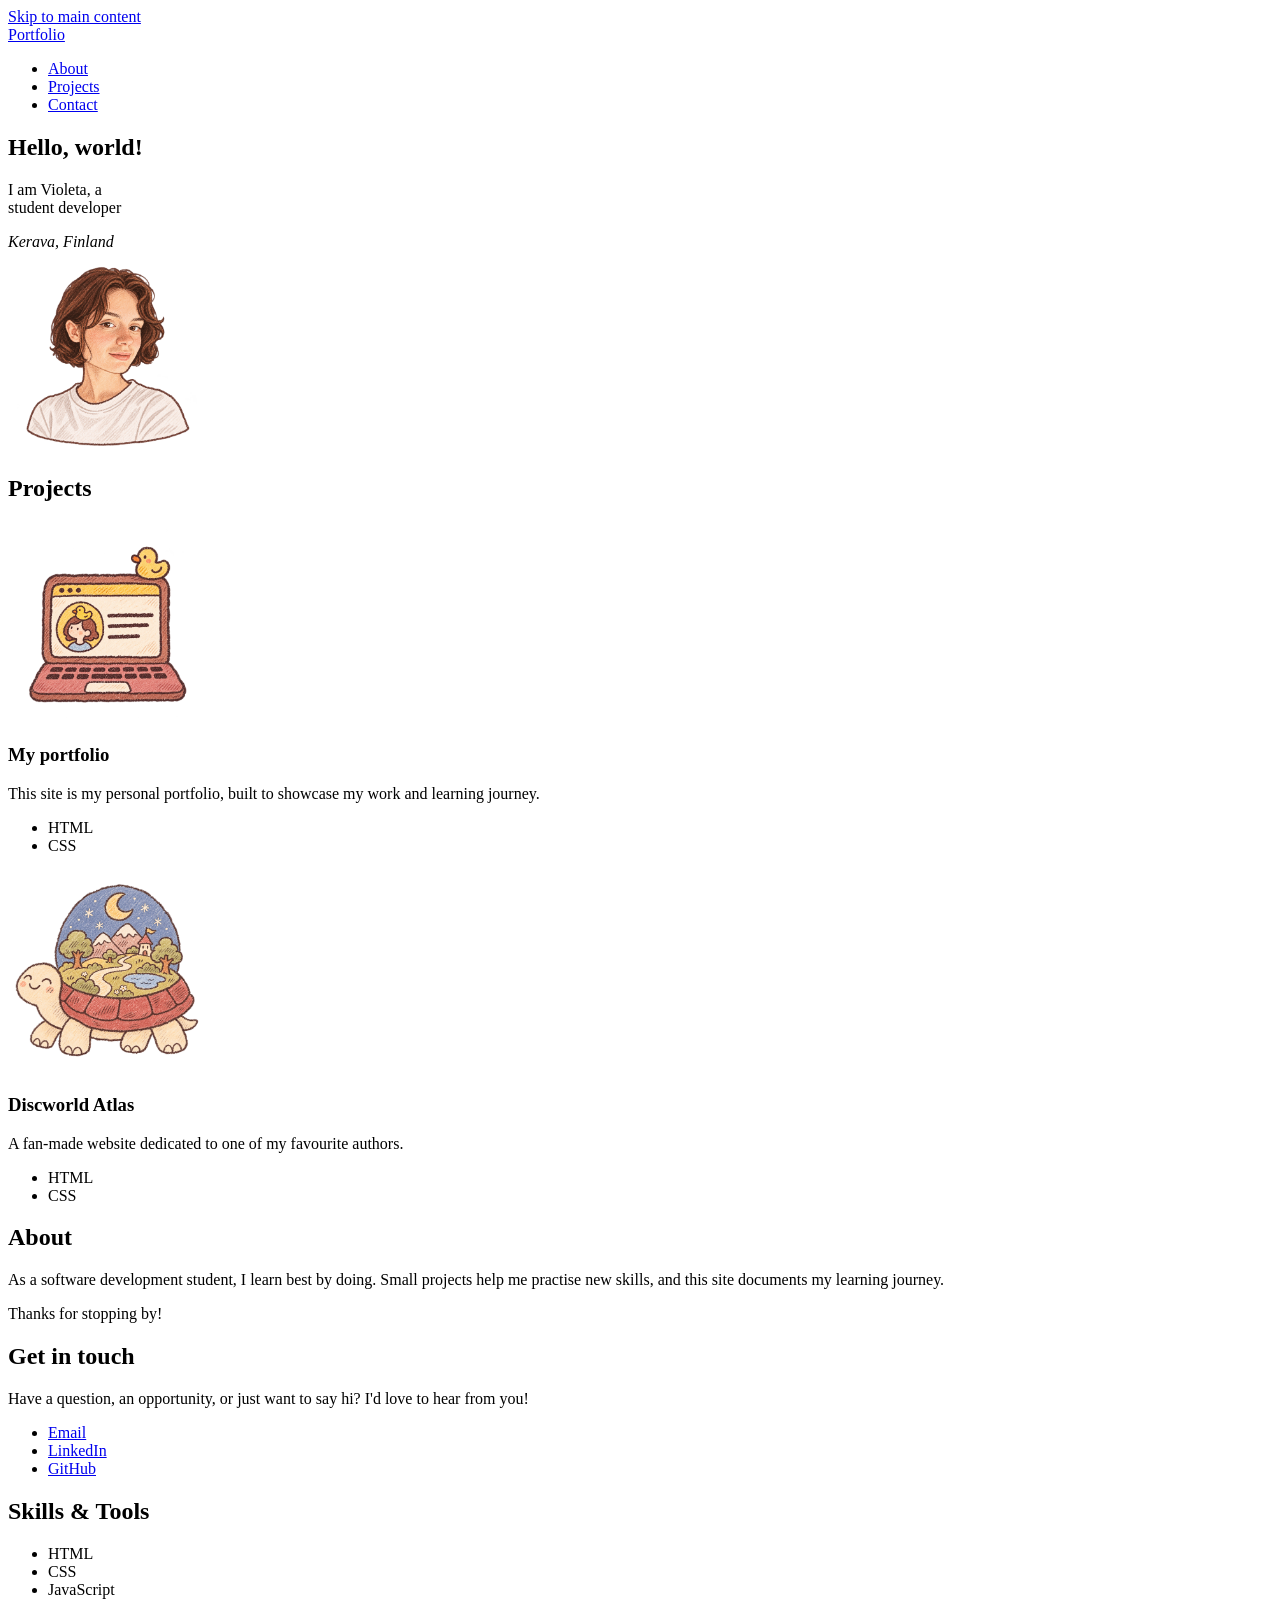
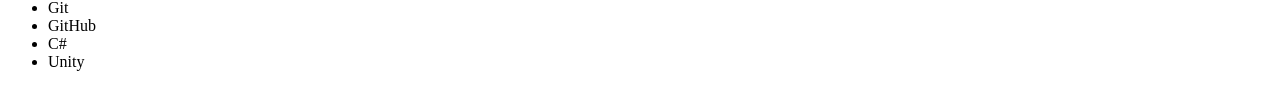
==== commit d152caee: "complete html.index" ====
--- a/index.html
+++ b/index.html
@@ -16,7 +16,92 @@
 </head>
 
 <body>
+    <a class="skip-link" href="#main-content">Skip to main content</a>
+    <header id="site-header" class="site-header">
+        <nav class="navigation" aria-label="Main navigation">
+            <a class="site-name" href="index.html">Portfolio</a>
+            <ul class="nav-list">
+                <li><a href="pages/about.html" target="_blank" rel="noopener noreferrer">About</a></li>
+                <li><a href="pages/projects.html" target="_blank" rel="noopener noreferrer">Projects</a></li>
+                <li><a href="pages/contact.html" target="_blank" rel="noopener noreferrer">Contact</a></li>
+            </ul>
+        </nav>
+    </header>
+
+    <main id="main-content">
+        <section id="intro" class="intro">
+            <h1>Hello, world!</h1>
+            <p>I am Violeta, a <br>student developer</p>
+            <address>Kerava, Finland</address>
+        </section>
+        <section id="avatar" class="avatar">
+            <img src="assets/projects/avatar.png" alt="Illustrated portrait of Violeta" height="200">
+        </section>
+        <section id="projects" class="projects">
+            <h2>Projects</h2>
+            <article class="project-card">
+                <div class="card-image">
+                    <img src="assets/projects/portfolio.png" alt="" height="200">
+                </div>
+                <div class="card-info">
+                    <h3>My portfolio</h3>
+                    <p>This site is my personal portfolio, built to showcase my work and learning journey.</p>
+                    <ul class="skill-list">
+                        <li class="skill">HTML</li>
+                        <li class="skill">CSS</li>
+                    </ul>
+                </div>
+            </article>
+            <article class="project-card">
+                <div class="card-image">
+                    <img src="assets/projects/discworld.png" alt="" height="200">
+                </div>
+                <div class="card-info">
+                    <h3>Discworld Atlas</h3>
+                    <p>A fan-made website dedicated to one of my
+                        favourite authors.</p>
+                    <ul class="skill-list">
+                        <li class="skill">HTML</li>
+                        <li class="skill">CSS</li>
+                    </ul>
+                </div>
+            </article>
+        </section>
+        <section id="about" class="about">
+            <h2>About</h2>
+            <p>
+                As a software development student, I learn best by doing. Small projects help me practise new skills,
+                and this site documents my learning journey.
+            </p>
+            <p>Thanks for stopping by!</p>
+
+        </section>
+        <section id="contact" class="contact">
+            <h2>Get in touch</h2>
+            <p>Have a question, an opportunity, or just want to say hi? I'd love to hear from you!</p>
+            <ul>
+                <li><a href="mailto:violeta.bielinska@edu.keuda.fi" rel="noopener noreferrer">Email</a>
+                </li>
+                <li><a href="https://www.linkedin.com/in/violeta-bielinska/" target="_blank"
+                        rel="noopener noreferrer">LinkedIn</a></li>
+                <li><a href="https://github.com/vbielinska" target="_blank" rel="noopener noreferrer">GitHub</a></li>
+            </ul>
+        </section>
+        <section id="skills" class="skills">
+            <h2>Skills &amp; Tools</h2>
+            <ul class="skill-list">
+                <li class="skill">HTML</li>
+                <li class="skill">CSS</li>
+                <li class="skill">JavaScript</li>
+                <li class="skill">Git</li>
+                <li class="skill">GitHub</li>
+                <li class="skill">C#</li>
+                <li class="skill">Unity</li>
+            </ul>
+
+        </section>
+    </main>
 
 </body>
 
-</html>
+</html>
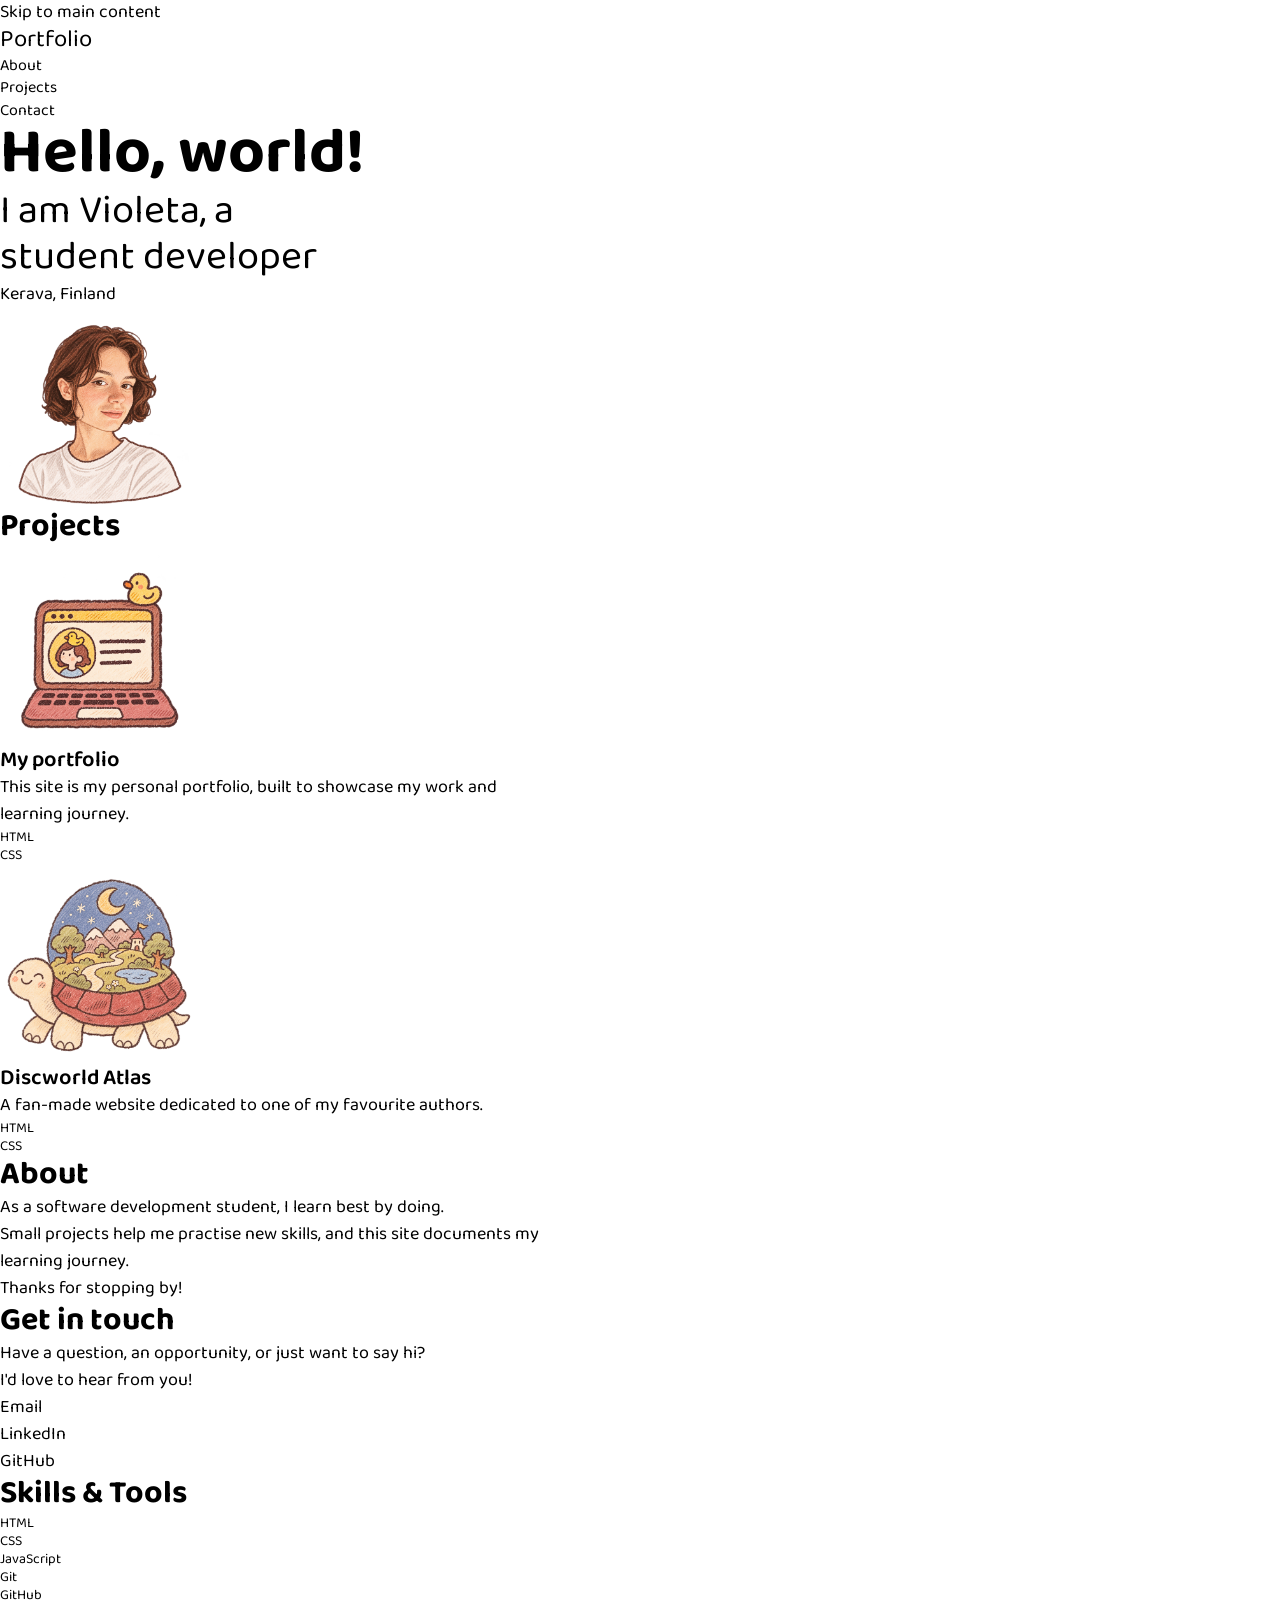
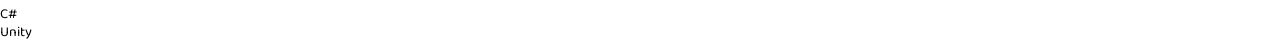
==== commit 0c0a4f50: "make reset, base, root css" ====
--- a/index.html
+++ b/index.html
@@ -31,7 +31,7 @@
     <main id="main-content">
         <section id="intro" class="intro">
             <h1>Hello, world!</h1>
-            <p>I am Violeta, a <br>student developer</p>
+            <p class="hero-intro">I am Violeta, a <br>student developer</p>
             <address>Kerava, Finland</address>
         </section>
         <section id="avatar" class="avatar">
@@ -70,15 +70,17 @@
         <section id="about" class="about">
             <h2>About</h2>
             <p>
-                As a software development student, I learn best by doing. Small projects help me practise new skills,
-                and this site documents my learning journey.
+                As a software development student, I learn best by doing.
             </p>
+            <p>Small projects help me practise new skills,
+                and this site documents my learning journey.</p>
             <p>Thanks for stopping by!</p>
 
         </section>
         <section id="contact" class="contact">
             <h2>Get in touch</h2>
-            <p>Have a question, an opportunity, or just want to say hi? I'd love to hear from you!</p>
+            <p>Have a question, an opportunity, or just want to say hi?</p>
+            <p>I'd love to hear from you!</p>
             <ul>
                 <li><a href="mailto:violeta.bielinska@edu.keuda.fi" rel="noopener noreferrer">Email</a>
                 </li>
--- a/css/style.css
+++ b/css/style.css
@@ -0,0 +1,95 @@
+@import url('https://fonts.googleapis.com/css2?family=Baloo+Bhaijaan+2:wght@400..800&display=swap');
+@import url(root.css);
+
+@layer reset, base, layout, components;
+
+@layer reset {
+
+    *,
+    *::before,
+    *::after {
+        box-sizing: border-box;
+        margin: 0;
+        padding: 0;
+    }
+
+    img,
+    svg {
+        display: block;
+        max-width: 100%;
+    }
+
+    input,
+    button,
+    textarea,
+    select {
+        font: inherit;
+    }
+
+    a {
+        color: inherit;
+        text-decoration: none;
+    }
+
+    ul,
+    ol {
+        list-style: none;
+    }
+
+    address {
+        font-style: normal;
+    }
+}
+
+@layer base {
+  body {
+    font-family: "Baloo Bhaijaan 2", Arial, sans-serif;
+    font-size: 1.125rem;
+    line-height: 1.5;
+  }
+
+  .site-name {
+    font-size: 1.5rem;
+    line-height: 1.2;
+    font-weight: 400;
+  }
+
+  .nav-list {
+    font-size: 1rem;
+    line-height: 1.4;
+  }
+
+  h1 {
+    font-size: clamp(3rem, 5vw, 4rem);
+    line-height: 1.05;
+    font-weight: 700;
+  }
+
+  .hero-intro {
+    font-size: clamp(2rem, 3.5vw, 2.5rem);
+    line-height: 1.15;
+    font-weight: 400;
+  }
+
+  h2 {
+    font-size: 2rem;
+    line-height: 1.2;
+    font-weight: 700;
+  }
+
+  .project-card h3 {
+    font-size: 1.375rem;
+    line-height: 1.25;
+    font-weight: 600;
+  }
+
+  p {
+    max-width: 50ch;
+  }
+
+  .skill {
+    font-size: 0.875rem;
+    line-height: 1.3;
+    font-weight: 400;
+  }
+}
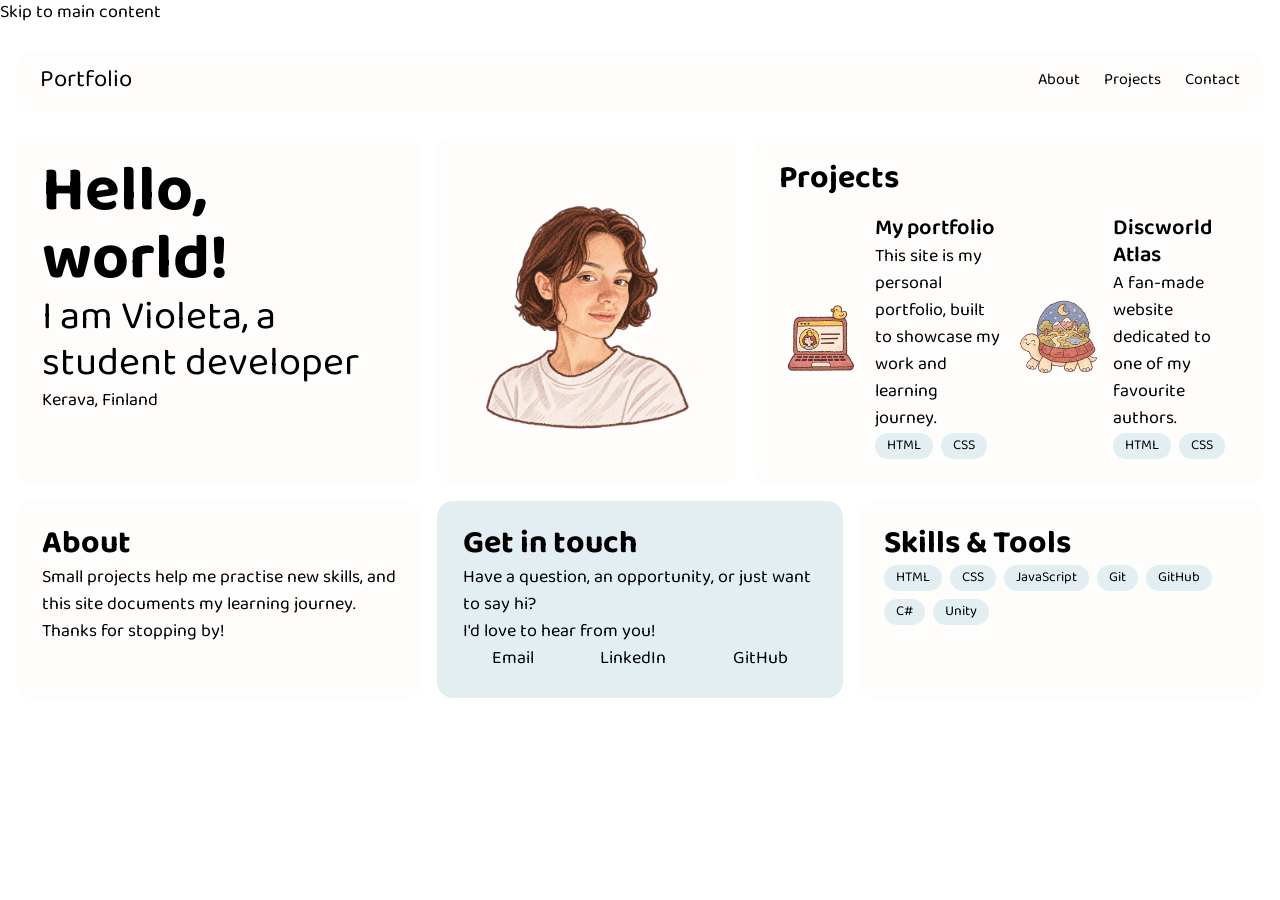
==== commit 9b66afe5: "make grid-layout" ====
--- a/index.html
+++ b/index.html
@@ -69,9 +69,6 @@
         </section>
         <section id="about" class="about">
             <h2>About</h2>
-            <p>
-                As a software development student, I learn best by doing.
-            </p>
             <p>Small projects help me practise new skills,
                 and this site documents my learning journey.</p>
             <p>Thanks for stopping by!</p>
@@ -81,7 +78,7 @@
             <h2>Get in touch</h2>
             <p>Have a question, an opportunity, or just want to say hi?</p>
             <p>I'd love to hear from you!</p>
-            <ul>
+            <ul class="link-list">
                 <li><a href="mailto:violeta.bielinska@edu.keuda.fi" rel="noopener noreferrer">Email</a>
                 </li>
                 <li><a href="https://www.linkedin.com/in/violeta-bielinska/" target="_blank"
--- a/css/style.css
+++ b/css/style.css
@@ -84,12 +84,167 @@
   }
 
   p {
-    max-width: 50ch;
-  }
+    max-width: 55ch;
+  } 
 
   .skill {
+    display:inline-block;
     font-size: 0.875rem;
     line-height: 1.3;
     font-weight: 400;
+    background-color:var(--color-skills-background);
+    padding: 0.3em 0.8em;
+    border-radius:1rem ;
+  }
+}
+
+.site-header,
+main {
+  width: min(100% - 2rem, 96rem);
+  margin-inline: auto;
+}
+
+.site-header {
+  margin-block: 1.5rem;
+}
+
+.navigation {
+  display: flex;
+  align-items: center;
+  justify-content: space-between;
+  gap: 1.5rem;
+  padding: 1rem 1.5rem;
+  border-radius: 1rem;
+  background-color: #FFFDFC;
+}
+
+.nav-list {
+  display: flex;
+  flex-wrap: wrap;
+  gap: 1.5rem;
+  list-style: none;
+}
+
+main {
+  display: grid;
+  grid-template-columns: repeat(12, minmax(0, 1fr));
+  grid-template-areas:
+    "intro intro intro intro avatar avatar avatar projects projects projects projects projects"
+    "about about about about contact contact contact contact skills skills skills skills";
+  gap: 1rem;
+  margin-block-end: 1.5rem;
+}
+
+main > section {
+  min-width: 0;
+  padding: clamp(1.25rem, 2vw, 2rem);
+  border-radius: 1rem;
+  background-color: #FFFDFC;
+}
+
+.intro   { grid-area: intro; }
+.avatar  { grid-area: avatar; display: grid; place-items: center; }
+.projects { grid-area: projects; }
+.about   { grid-area: about; }
+.contact { grid-area: contact; background-color: #E3EEF3; }
+.skills  { grid-area: skills; }
+
+.avatar img {
+  width: 100%;
+  height: 100%;
+  object-fit: contain;
+}
+
+.projects {
+  display: grid;
+  grid-template-columns: repeat(2, minmax(0, 1fr));
+  align-content: start;
+  gap: 1rem;
+}
+
+.projects > h2 {
+  grid-column: 1 / -1;
+}
+
+.project-card {
+  display: grid;
+  grid-template-columns: minmax(0, 0.8fr) minmax(0, 1.2fr);
+  align-items: center;
+  gap: 0.75rem;
+}
+
+.card-image {
+  display: grid;
+  aspect-ratio: 1;
+  place-items: center;
+}
+
+.card-image img {
+  width: 100%;
+  height: 100%;
+  object-fit: contain;
+}
+
+.skill-list {
+  display: flex;
+  flex-wrap: wrap;
+  gap: 0.5rem;
+  list-style: none;
+}
+
+.skill {
+  padding: 0.25rem 0.75rem;
+  border-radius: 999px;
+  background-color: #E3EEF3;
+}
+
+.link-list {
+display: flex;
+  flex-wrap: wrap;
+  justify-content: space-around;
+  gap: 0.5rem;
+  list-style: none;
+}
+
+/* Планшет */
+@media (max-width: 64rem) {
+  main {
+    grid-template-columns: repeat(2, minmax(0, 1fr));
+    grid-template-areas:
+      "intro avatar"
+      "about skills"
+      "projects projects"
+      "contact contact";
+  }
+}
+
+/* Телефон */
+@media (max-width: 40rem) {
+  .navigation {
+    align-items: flex-start;
+    flex-direction: column;
+  }
+
+  main {
+    grid-template-columns: minmax(0, 1fr);
+    grid-template-areas:
+      "intro"
+      "avatar"
+      "about"
+      "skills"
+      "projects"
+      "contact";
+  }
+
+  .projects {
+    grid-template-columns: minmax(0, 1fr);
+  }
+
+  .project-card {
+    grid-template-columns: minmax(0, 1fr);
+  }
+
+  .card-image {
+    width: min(100%, 14rem);
   }
 }
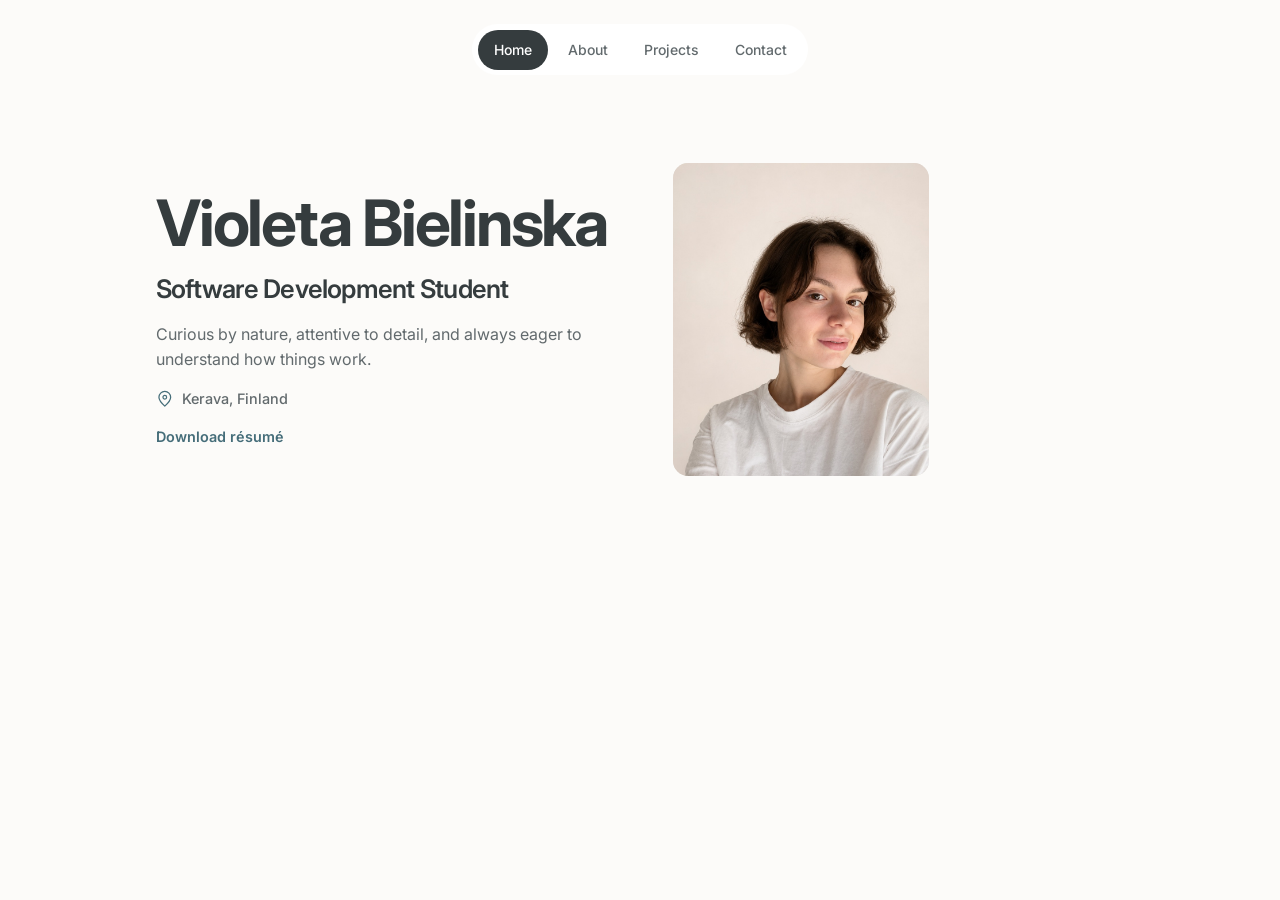
==== commit c243222d: "finish the website mock-up" ====
--- a/index.html
+++ b/index.html
@@ -1,106 +1,44 @@
-<!DOCTYPE html>
+<!doctype html>
 <html lang="en">
+<head>
+  <meta charset="utf-8">
+  <meta name="viewport" content="width=device-width, initial-scale=1">
+  <meta name="description" content="Violeta Bielinska is a software development student in Finland, building web projects and looking for an internship.">
+  <meta name="theme-color" content="#fcfbf9">
+  <title>Violeta Bielinska — Portfolio</title>
+  <link rel="icon" href="assets/images/favicon.svg" type="image/svg+xml">
+  <link rel="stylesheet" href="css/style.css">
+</head>
+<body>
+  <a class="skip-link" href="#main-content">Skip to content</a>
+  <header class="site-header">
+    <nav class="site-nav" aria-label="Main navigation">
+      <a href="index.html" aria-current="page">Home</a>
+      <a href="pages/about.html">About</a>
+      <a href="pages/projects.html">Projects</a>
+      <a href="pages/contact.html">Contact</a>
+    </nav>
+  </header>
 
-<head>
-    <meta charset="UTF-8">
-    <meta name="viewport" content="width=device-width, initial-scale=1.0">
-    <meta name="description"
-        content="I'm Violeta, a software development student in Finland. Explore my projects, skills and learning journey.">
-    <meta name="author" content="Violeta">
-    <meta name="theme-color" content="#ffffff">
-    <meta name="robots" content="index, follow">
-
-    <title>Violeta | Student Developer</title>
-    <link rel="icon" type="image/png" href="assets/projects/favicon.png">
-    <link rel="stylesheet" href="css/style.css">
-</head>
-
-<body>
-    <a class="skip-link" href="#main-content">Skip to main content</a>
-    <header id="site-header" class="site-header">
-        <nav class="navigation" aria-label="Main navigation">
-            <a class="site-name" href="index.html">Portfolio</a>
-            <ul class="nav-list">
-                <li><a href="pages/about.html" target="_blank" rel="noopener noreferrer">About</a></li>
-                <li><a href="pages/projects.html" target="_blank" rel="noopener noreferrer">Projects</a></li>
-                <li><a href="pages/contact.html" target="_blank" rel="noopener noreferrer">Contact</a></li>
-            </ul>
-        </nav>
-    </header>
-
-    <main id="main-content">
-        <section id="intro" class="intro">
-            <h1>Hello, world!</h1>
-            <p class="hero-intro">I am Violeta, a <br>student developer</p>
-            <address>Kerava, Finland</address>
-        </section>
-        <section id="avatar" class="avatar">
-            <img src="assets/projects/avatar.png" alt="Illustrated portrait of Violeta" height="200">
-        </section>
-        <section id="projects" class="projects">
-            <h2>Projects</h2>
-            <article class="project-card">
-                <div class="card-image">
-                    <img src="assets/projects/portfolio.png" alt="" height="200">
-                </div>
-                <div class="card-info">
-                    <h3>My portfolio</h3>
-                    <p>This site is my personal portfolio, built to showcase my work and learning journey.</p>
-                    <ul class="skill-list">
-                        <li class="skill">HTML</li>
-                        <li class="skill">CSS</li>
-                    </ul>
-                </div>
-            </article>
-            <article class="project-card">
-                <div class="card-image">
-                    <img src="assets/projects/discworld.png" alt="" height="200">
-                </div>
-                <div class="card-info">
-                    <h3>Discworld Atlas</h3>
-                    <p>A fan-made website dedicated to one of my
-                        favourite authors.</p>
-                    <ul class="skill-list">
-                        <li class="skill">HTML</li>
-                        <li class="skill">CSS</li>
-                    </ul>
-                </div>
-            </article>
-        </section>
-        <section id="about" class="about">
-            <h2>About</h2>
-            <p>Small projects help me practise new skills,
-                and this site documents my learning journey.</p>
-            <p>Thanks for stopping by!</p>
-
-        </section>
-        <section id="contact" class="contact">
-            <h2>Get in touch</h2>
-            <p>Have a question, an opportunity, or just want to say hi?</p>
-            <p>I'd love to hear from you!</p>
-            <ul class="link-list">
-                <li><a href="mailto:violeta.bielinska@edu.keuda.fi" rel="noopener noreferrer">Email</a>
-                </li>
-                <li><a href="https://www.linkedin.com/in/violeta-bielinska/" target="_blank"
-                        rel="noopener noreferrer">LinkedIn</a></li>
-                <li><a href="https://github.com/vbielinska" target="_blank" rel="noopener noreferrer">GitHub</a></li>
-            </ul>
-        </section>
-        <section id="skills" class="skills">
-            <h2>Skills &amp; Tools</h2>
-            <ul class="skill-list">
-                <li class="skill">HTML</li>
-                <li class="skill">CSS</li>
-                <li class="skill">JavaScript</li>
-                <li class="skill">Git</li>
-                <li class="skill">GitHub</li>
-                <li class="skill">C#</li>
-                <li class="skill">Unity</li>
-            </ul>
-
-        </section>
-    </main>
-
+  <main id="main-content" class="page-wrap">
+    <section class="home-hero">
+        <div class="hero-copy">
+            <h1>Violeta Bielinska</h1>
+            <p class="hero-role">Software Development Student</p>
+            <p class="hero-description">Curious by nature, attentive to detail, and always eager to understand how things work.</p>
+            <p class="hero-location">
+                <svg viewBox="0 0 24 24" aria-hidden="true" focusable="false">
+                    <path d="M20 10c0 5-8 12-8 12S4 15 4 10a8 8 0 1 1 16 0Z"></path>
+                    <circle cx="12" cy="10" r="2.5"></circle>
+                </svg>
+                <span>Kerava, Finland</span>
+            </p>
+            <a class="resume-link" href="assets/resume/resume.pdf" target="_blank" rel="noopener">Download résumé</a>
+        </div>
+        <figure class="hero-photo">
+          <img src="assets/images/portrait.jpg" alt="Portrait of Violeta Bielinska">
+        </figure>
+    </section>
+  </main>
 </body>
-
-</html>+</html>
--- a/css/style.css
+++ b/css/style.css
@@ -1,250 +1,756 @@
-@import url('https://fonts.googleapis.com/css2?family=Baloo+Bhaijaan+2:wght@400..800&display=swap');
+@import url('https://fonts.googleapis.com/css2?family=Inter:wght@400;500;600;700&display=swap');
 @import url(root.css);
 
-@layer reset, base, layout, components;
-
-@layer reset {
-
-    *,
-    *::before,
-    *::after {
-        box-sizing: border-box;
-        margin: 0;
-        padding: 0;
-    }
-
-    img,
-    svg {
-        display: block;
-        max-width: 100%;
-    }
-
-    input,
-    button,
-    textarea,
-    select {
-        font: inherit;
-    }
-
-    a {
-        color: inherit;
-        text-decoration: none;
-    }
-
-    ul,
-    ol {
-        list-style: none;
-    }
-
-    address {
-        font-style: normal;
-    }
-}
-
-@layer base {
-  body {
-    font-family: "Baloo Bhaijaan 2", Arial, sans-serif;
-    font-size: 1.125rem;
-    line-height: 1.5;
-  }
-
-  .site-name {
-    font-size: 1.5rem;
-    line-height: 1.2;
-    font-weight: 400;
-  }
-
-  .nav-list {
-    font-size: 1rem;
-    line-height: 1.4;
-  }
-
-  h1 {
-    font-size: clamp(3rem, 5vw, 4rem);
-    line-height: 1.05;
-    font-weight: 700;
-  }
-
-  .hero-intro {
-    font-size: clamp(2rem, 3.5vw, 2.5rem);
-    line-height: 1.15;
-    font-weight: 400;
-  }
-
-  h2 {
-    font-size: 2rem;
-    line-height: 1.2;
-    font-weight: 700;
-  }
-
-  .project-card h3 {
-    font-size: 1.375rem;
-    line-height: 1.25;
-    font-weight: 600;
-  }
-
-  p {
-    max-width: 55ch;
-  } 
-
-  .skill {
-    display:inline-block;
-    font-size: 0.875rem;
-    line-height: 1.3;
-    font-weight: 400;
-    background-color:var(--color-skills-background);
-    padding: 0.3em 0.8em;
-    border-radius:1rem ;
-  }
-}
-
+/* 1. Reset and base styles */
+*,
+*::before,
+*::after {
+  box-sizing: border-box;
+}
+
+html {
+  color-scheme: light;
+  scroll-behavior: smooth;
+}
+
+body {
+  display: flex;
+  min-height: 100vh;
+  min-height: 100svh;
+  flex-direction: column;
+  min-width: 320px;
+  margin: 0;
+  color: var(--color-primary-text);
+  background: var(--color-page-background);
+  font-family: Inter, "Segoe UI", Arial, sans-serif;
+  font-size: 1rem;
+  line-height: 1.55;
+  -webkit-font-smoothing: antialiased;
+}
+
+img {
+  display: block;
+  max-width: 100%;
+}
+
+a {
+  position: relative;
+  color: inherit;
+  text-decoration: none;
+  transition: color 150ms ease, top 150ms ease;
+}
+
+a:hover {
+  top: -2px;
+  color: var(--color-link-hover);
+}
+
+button,
+input,
+textarea {
+  font: inherit;
+}
+
+button,
+a,
+input,
+textarea {
+  -webkit-tap-highlight-color: transparent;
+}
+
+a:focus-visible,
+button:focus-visible,
+input:focus-visible,
+textarea:focus-visible {
+  outline: 3px solid var(--color-blue-decoration);
+  outline-offset: 3px;
+}
+
+.skip-link {
+  position: absolute;
+  z-index: 10;
+  top: 0.75rem;
+  left: 0.75rem;
+  padding: 0.65rem 0.9rem;
+  transform: translateY(-160%);
+  border-radius: 0.6rem;
+  background: var(--color-primary-text);
+  color: #fff;
+}
+
+.skip-link:focus {
+  transform: translateY(0);
+}
+
+/* 2. Shared page shell and navigation (Flexbox) */
 .site-header,
-main {
-  width: min(100% - 2rem, 96rem);
+.page-wrap {
+  width: min(100% - 2.5rem, 1160px);
   margin-inline: auto;
 }
 
 .site-header {
-  margin-block: 1.5rem;
-}
-
-.navigation {
+  display: flex;
+  justify-content: center;
+  flex: 0 0 auto;
+  padding-block: 1.5rem 2rem;
+}
+
+.site-nav {
   display: flex;
   align-items: center;
+  gap: 0.25rem;
+  padding: 0.35rem;
+  border-radius: 999px;
+  background: var(--color-card-background);
+}
+
+.site-nav a {
+  padding: 0.58rem 1rem;
+  border-radius: 999px;
+  color: var(--color-secondary-text);
+  font-size: 0.875rem;
+  font-weight: 500;
+  transition: background-color 160ms ease, color 160ms ease;
+}
+
+.site-nav a:hover {
+  top: 0;
+  color: var(--color-primary-text);
+}
+
+.site-nav a[aria-current="page"] {
+  background: var(--color-primary-text);
+  color: #fff;
+}
+
+/* 3. Shared typography */
+h1,
+h2,
+h3,
+p,
+figure {
+  margin: 0;
+}
+
+h1,
+h2,
+h3 {
+  color: var(--color-primary-text);
+  letter-spacing: -0.035em;
+}
+
+h1 {
+  max-width: 12ch;
+  font-size: clamp(2.7rem, 5vw, 4.5rem);
+  line-height: 1.02;
+  font-weight: 700;
+}
+
+h2 {
+  font-size: clamp(1.6rem, 2.5vw, 2.15rem);
+  line-height: 1.16;
+  font-weight: 650;
+}
+
+h3 {
+  font-size: 1.05rem;
+  line-height: 1.3;
+  font-weight: 650;
+}
+
+p {
+  color: var(--color-secondary-text);
+}
+
+.page-wrap {
+  display: flex;
+  flex: 1 0 auto;
+  flex-direction: column;
+  padding-bottom: 4rem;
+}
+
+.page-navigation {
+  display: flex;
   justify-content: space-between;
-  gap: 1.5rem;
-  padding: 1rem 1.5rem;
-  border-radius: 1rem;
-  background-color: #FFFDFC;
-}
-
-.nav-list {
+  margin-top: auto;
+  padding-top: 1.5rem;
+  padding-inline: var(--section-padding);
+}
+
+.page-navigation a {
+  color: var(--color-link-hover);
+  font-size: 0.9rem;
+  font-weight: 600;
+}
+
+.page-navigation a:hover {
+  color: var(--color-primary-text);
+}
+
+.page-navigation-next {
+  justify-content: flex-end;
+}
+
+/* 4. Home page layout (Grid) */
+.home-hero {
+  display: grid;
+  width: min(100%, 1080px);
+  margin-inline: auto;
+  grid-template-columns: minmax(0, 1.05fr) minmax(300px, 0.95fr);
+  gap: clamp(0.75rem, 1.5vw, 1.25rem);
+  align-items: center;
+  padding: clamp(1.5rem, 4.5vw, 3.5rem);
+}
+
+.hero-copy {
+  display: flex;
+  min-width: 0;
+  flex-direction: column;
+  align-items: flex-start;
+  justify-content: center;
+  text-align: left;
+}
+
+.availability {
+  display: inline-flex;
+  align-items: center;
+  gap: 0.5rem;
+  margin-bottom: 1.35rem;
+  padding: 0.35rem 0.75rem;
+  border-radius: 999px;
+  background: transparent;
+  color: var(--color-secondary-text);
+  font-size: 0.78rem;
+  font-weight: 500;
+}
+
+.availability span {
+  width: 0.45rem;
+  height: 0.45rem;
+  border-radius: 50%;
+  background: #6D9B7A;
+}
+
+.hero-role {
+  margin-top: 0.85rem;
+  color: var(--color-primary-text);
+  font-size: clamp(1.25rem, 2vw, 1.65rem);
+  font-weight: 600;
+  letter-spacing: -0.03em;
+}
+
+.hero-description {
+  max-width: 52ch;
+  margin-top: 0.85rem;
+}
+
+.hero-location {
+  display: inline-flex;
+  align-items: center;
+  gap: 0.55rem;
+  margin-top: 1rem;
+  color: var(--color-secondary-text);
+  font-size: 0.9rem;
+  font-weight: 500;
+}
+
+.hero-location svg {
+  width: 1.1rem;
+  height: 1.1rem;
+  fill: none;
+  stroke: var(--color-link-hover);
+  stroke-linecap: round;
+  stroke-linejoin: round;
+  stroke-width: 1.7;
+}
+
+.hero-facts {
   display: flex;
   flex-wrap: wrap;
-  gap: 1.5rem;
+  gap: 0.5rem 1.25rem;
+  margin: 1.25rem 0 0;
+  padding: 0;
+  color: var(--color-secondary-text);
+  font-size: 0.88rem;
   list-style: none;
 }
 
-main {
-  display: grid;
-  grid-template-columns: repeat(12, minmax(0, 1fr));
-  grid-template-areas:
-    "intro intro intro intro avatar avatar avatar projects projects projects projects projects"
-    "about about about about contact contact contact contact skills skills skills skills";
+.hero-facts li::before {
+  content: "•";
+  margin-right: 0.5rem;
+  color: var(--color-link-hover);
+}
+
+.button {
+  display: inline-flex;
+  min-height: 2.65rem;
+  align-items: center;
+  justify-content: center;
+  gap: 0.5rem;
+  border: 0;
+  border-radius: 0.5rem;
+  cursor: pointer;
+  font-size: 0.9rem;
+  font-weight: 600;
+  transition: background-color 150ms ease, color 150ms ease, transform 150ms ease;
+}
+
+.button:hover {
+  transform: translateY(-1px);
+}
+
+.button-dark {
+  background: var(--color-primary-text);
+  color: #fff;
+}
+
+.button-dark:hover {
+  background: var(--color-primary-text);
+  color: #fff;
+}
+
+.resume-link {
+  display: inline-block;
+  margin-top: 1rem;
+  color: var(--color-link-hover);
+  font-size: 0.9rem;
+  font-weight: 600;
+}
+
+.internship-note {
+  max-width: 56ch;
+  margin-top: 1.4rem;
+}
+
+.internship-note strong {
+  color: var(--color-primary-text);
+  font-size: 0.9rem;
+}
+
+.internship-mark {
+  color: var(--color-blue-decoration);
+  font-size: 0.9em;
+}
+
+.internship-note p {
+  margin-top: 0.15rem;
+  font-size: 0.82rem;
+}
+
+.internship-note a {
+  color: var(--color-secondary-text);
+  font-weight: 600;
+}
+
+.social-row {
+  display: flex;
+  align-items: center;
   gap: 1rem;
-  margin-block-end: 1.5rem;
-}
-
-main > section {
-  min-width: 0;
-  padding: clamp(1.25rem, 2vw, 2rem);
-  border-radius: 1rem;
-  background-color: #FFFDFC;
-}
-
-.intro   { grid-area: intro; }
-.avatar  { grid-area: avatar; display: grid; place-items: center; }
-.projects { grid-area: projects; }
-.about   { grid-area: about; }
-.contact { grid-area: contact; background-color: #E3EEF3; }
-.skills  { grid-area: skills; }
-
-.avatar img {
+  margin-top: 1.6rem;
+  color: var(--color-secondary-text);
+  font-size: 0.85rem;
+}
+
+.social-row a {
+  display: grid;
+  width: 1.35rem;
+  height: 1.35rem;
+  place-items: center;
+}
+
+.social-row img {
+  width: 1.15rem;
+  height: 1.15rem;
+}
+
+.hero-photo {
+  width: min(100%, 16rem);
+  aspect-ratio: 0.82 / 1;
+  justify-self: start;
+  align-self: center;
+  overflow: hidden;
+  border-radius: 0.95rem;
+  background: #E9E5DF;
+}
+
+.hero-photo img {
   width: 100%;
   height: 100%;
-  object-fit: contain;
-}
-
-.projects {
+  object-fit: cover;
+  object-position: center 35%;
+}
+
+/* 5. About page layout */
+.page-content {
+  display: flex;
+  flex: 1 0 auto;
+  flex-direction: column;
+  gap: 1.5rem;
+}
+
+.page-heading {
+  max-width: 720px;
+  padding: var(--section-padding) var(--section-padding) 0.35rem;
+}
+
+.eyebrow {
+  margin-bottom: 0.7rem;
+  color: var(--color-link-hover);
+  font-size: 0.75rem;
+  font-weight: 650;
+  letter-spacing: 0.12em;
+  text-transform: uppercase;
+}
+
+.page-heading > p:last-child {
+  max-width: 62ch;
+  margin-top: 0.7rem;
+}
+
+.social-links {
+  display: flex;
+  flex-wrap: wrap;
+  gap: 1.25rem;
+  margin-top: 1rem;
+}
+
+.social-links a {
+  color: var(--color-link-hover);
+  font-size: 0.9rem;
+  font-weight: 600;
+}
+
+.about-intro {
+  padding: var(--section-padding);
+}
+
+.about-intro h1 {
+  margin-bottom: 1rem;
+}
+
+.about-copy {
+  max-width: 76ch;
+  color: var(--color-secondary-text);
+}
+
+.about-copy p + p {
+  margin-top: 1rem;
+}
+
+.about-copy strong {
+  color: var(--color-link-hover);
+  font-weight: 600;
+}
+
+.profile-summary {
+  display: grid;
+  gap: 1.25rem;
+  padding: 1.25rem;
+  border: 1px solid var(--color-soft-outline);
+  border-radius: 1rem;
+}
+
+.summary-row {
+  display: grid;
+  grid-template-columns: 2rem minmax(0, 1fr);
+  gap: 0.8rem;
+  align-items: start;
+}
+
+.summary-mark {
+  color: var(--color-link-hover);
+  font-size: 0.7rem;
+  font-weight: 650;
+  letter-spacing: 0.04em;
+}
+
+.summary-row p,
+.summary-row strong,
+.summary-row p span {
+  display: block;
+}
+
+.summary-row strong {
+  color: var(--color-primary-text);
+  font-size: 0.9rem;
+}
+
+.summary-row p span {
+  margin-top: 0.2rem;
+  font-size: 0.82rem;
+}
+
+/* 6. Projects page layout */
+.project-section {
+  padding: var(--section-padding);
+}
+
+.project-section > h2 {
+  margin-bottom: 1.25rem;
+  font-size: 1.45rem;
+}
+
+.project-list {
+  border-top: 1px solid var(--color-soft-outline);
+}
+
+.project-entry {
+  display: grid;
+  grid-template-columns: 2rem minmax(0, 1fr) auto;
+  gap: 0.75rem 1rem;
+  align-items: start;
+  padding-block: 1.25rem;
+  border-bottom: 1px solid var(--color-soft-outline);
+}
+
+.project-number {
+  padding-top: 0.2rem;
+  color: var(--color-secondary-text);
+  font-size: 0.75rem;
+}
+
+.project-details {
+  padding: 0;
+}
+
+.project-details h3 {
+  font-size: 1.05rem;
+  font-weight: 600;
+}
+
+.project-details > p {
+  max-width: 62ch;
+  margin-top: 0.35rem;
+  font-size: 0.9rem;
+}
+
+.tag-list {
+  display: flex;
+  flex-wrap: wrap;
+  gap: 0;
+  margin: 0.65rem 0 0;
+  padding: 0;
+  list-style: none;
+}
+
+.tag-list li {
+  color: var(--color-secondary-text);
+  font-size: 0.72rem;
+  font-weight: 500;
+}
+
+.tag-list li:not(:last-child)::after {
+  content: "·";
+  margin-inline: 0.45rem;
+  color: var(--color-blue-decoration);
+}
+
+.project-actions {
+  display: flex;
+  flex-wrap: wrap;
+  gap: 0.5rem 1.1rem;
+  align-self: center;
+}
+
+.project-actions a {
+  color: var(--color-link-hover);
+  font-size: 0.84rem;
+  font-weight: 600;
+}
+
+.project-actions a:hover {
+  color: var(--color-primary-text);
+}
+
+.games-section {
+  border-top: 1px solid var(--color-soft-outline);
+}
+
+.games-note {
+  max-width: 62ch;
+  font-size: 0.88rem;
+}
+
+/* 7. Contact page layout (Grid) */
+.contact-layout {
+  display: grid;
+  grid-template-columns: minmax(0, 1fr);
+  gap: clamp(1.5rem, 5vw, 4rem);
+  padding: var(--section-padding);
+}
+
+.contact-form {
+  display: grid;
+  width: min(100%, 760px);
+  gap: 1.5rem;
+}
+
+.contact-fields-row {
   display: grid;
   grid-template-columns: repeat(2, minmax(0, 1fr));
-  align-content: start;
-  gap: 1rem;
-}
-
-.projects > h2 {
-  grid-column: 1 / -1;
-}
-
-.project-card {
-  display: grid;
-  grid-template-columns: minmax(0, 0.8fr) minmax(0, 1.2fr);
+  gap: clamp(1.25rem, 4vw, 2.5rem);
+}
+
+.contact-field {
+  display: grid;
+  gap: 0.4rem;
+  color: var(--color-secondary-text);
+  font-size: 0.88rem;
+  font-weight: 550;
+}
+
+.contact-form input,
+.contact-form textarea {
+  width: 100%;
+  min-height: 2.4rem;
+  padding: 0.45rem 0;
+  border: 0;
+  border-bottom: 1px solid var(--color-soft-outline);
+  border-radius: 0;
+  background: transparent;
+  color: var(--color-primary-text);
+  font-size: 1rem;
+}
+
+.contact-form textarea {
+  min-height: 5.5rem;
+  resize: vertical;
+}
+
+.contact-form input:focus-visible,
+.contact-form textarea:focus-visible {
+  outline: none;
+  border-bottom: 2px solid var(--color-link-hover);
+}
+
+.contact-submit {
+  display: inline-flex;
   align-items: center;
-  gap: 0.75rem;
-}
-
-.card-image {
-  display: grid;
-  aspect-ratio: 1;
-  place-items: center;
-}
-
-.card-image img {
-  width: 100%;
-  height: 100%;
-  object-fit: contain;
-}
-
-.skill-list {
-  display: flex;
-  flex-wrap: wrap;
   gap: 0.5rem;
-  list-style: none;
-}
-
-.skill {
-  padding: 0.25rem 0.75rem;
-  border-radius: 999px;
-  background-color: #E3EEF3;
-}
-
-.link-list {
-display: flex;
-  flex-wrap: wrap;
-  justify-content: space-around;
-  gap: 0.5rem;
-  list-style: none;
-}
-
-/* Планшет */
-@media (max-width: 64rem) {
-  main {
-    grid-template-columns: repeat(2, minmax(0, 1fr));
-    grid-template-areas:
-      "intro avatar"
-      "about skills"
-      "projects projects"
-      "contact contact";
-  }
-}
-
-/* Телефон */
-@media (max-width: 40rem) {
-  .navigation {
-    align-items: flex-start;
-    flex-direction: column;
-  }
-
-  main {
-    grid-template-columns: minmax(0, 1fr);
-    grid-template-areas:
-      "intro"
-      "avatar"
-      "about"
-      "skills"
-      "projects"
-      "contact";
-  }
-
-  .projects {
-    grid-template-columns: minmax(0, 1fr);
-  }
-
-  .project-card {
-    grid-template-columns: minmax(0, 1fr);
-  }
-
-  .card-image {
-    width: min(100%, 14rem);
-  }
-}+  justify-self: start;
+  padding: 0;
+  border: 0;
+  background: transparent;
+  color: var(--color-link-hover);
+  cursor: pointer;
+  font-size: 0.9rem;
+  font-weight: 600;
+  transition: color 150ms ease, transform 150ms ease;
+}
+
+.contact-submit:hover {
+  transform: translateY(-2px);
+  color: var(--color-link-hover);
+}
+
+.form-note {
+  margin-top: -1rem;
+  font-size: 0.74rem;
+}
+
+/* 8. Responsive layouts */
+@media (max-width: 850px) {
+  .home-hero {
+    grid-template-columns: minmax(0, 1fr) minmax(230px, 0.8fr);
+    gap: 1.5rem;
+    padding: 1.5rem;
+  }
+
+  .profile-summary {
+    grid-template-columns: repeat(3, minmax(0, 1fr));
+  }
+
+  .summary-row {
+    grid-template-columns: 1fr;
+    gap: 0.4rem;
+  }
+}
+
+@media (max-width: 620px) {
+  .site-header,
+  .page-wrap {
+    width: min(100% - 1.25rem, 1160px);
+  }
+
+  .site-header {
+    padding-block: 1rem 1.25rem;
+  }
+
+  .site-nav {
+    width: 100%;
+    justify-content: center;
+    gap: 0;
+  }
+
+  .site-nav a {
+    padding: 0.55rem 0.75rem;
+    font-size: 0.79rem;
+  }
+
+  .home-hero {
+    grid-template-columns: 1fr;
+    gap: 1.5rem;
+    align-items: stretch;
+    padding: 1.2rem;
+  }
+
+  h1 {
+    font-size: clamp(2.6rem, 13vw, 3.7rem);
+  }
+
+  .hero-photo,
+  .hero-photo img {
+    min-height: 0;
+    aspect-ratio: 4 / 4.25;
+  }
+
+  .hero-photo {
+    width: min(100%, 16rem);
+    justify-self: center;
+  }
+
+  .page-wrap {
+    padding-bottom: 2rem;
+  }
+
+  .page-heading {
+    padding-top: 0.4rem;
+  }
+
+  .profile-summary {
+    grid-template-columns: 1fr;
+  }
+
+  .summary-row {
+    grid-template-columns: 2rem minmax(0, 1fr);
+  }
+
+  .contact-layout {
+    grid-template-columns: 1fr;
+  }
+
+  .project-entry {
+    grid-template-columns: 1.5rem minmax(0, 1fr);
+    gap: 0.6rem 0.75rem;
+  }
+
+  .project-entry .project-actions {
+    grid-column: 2;
+  }
+
+  .contact-fields-row {
+    grid-template-columns: 1fr;
+    gap: 2rem;
+  }
+
+}
+
+@media (prefers-reduced-motion: reduce) {
+  *,
+  *::before,
+  *::after {
+    scroll-behavior: auto !important;
+    transition-duration: 0.01ms !important;
+  }
+}
